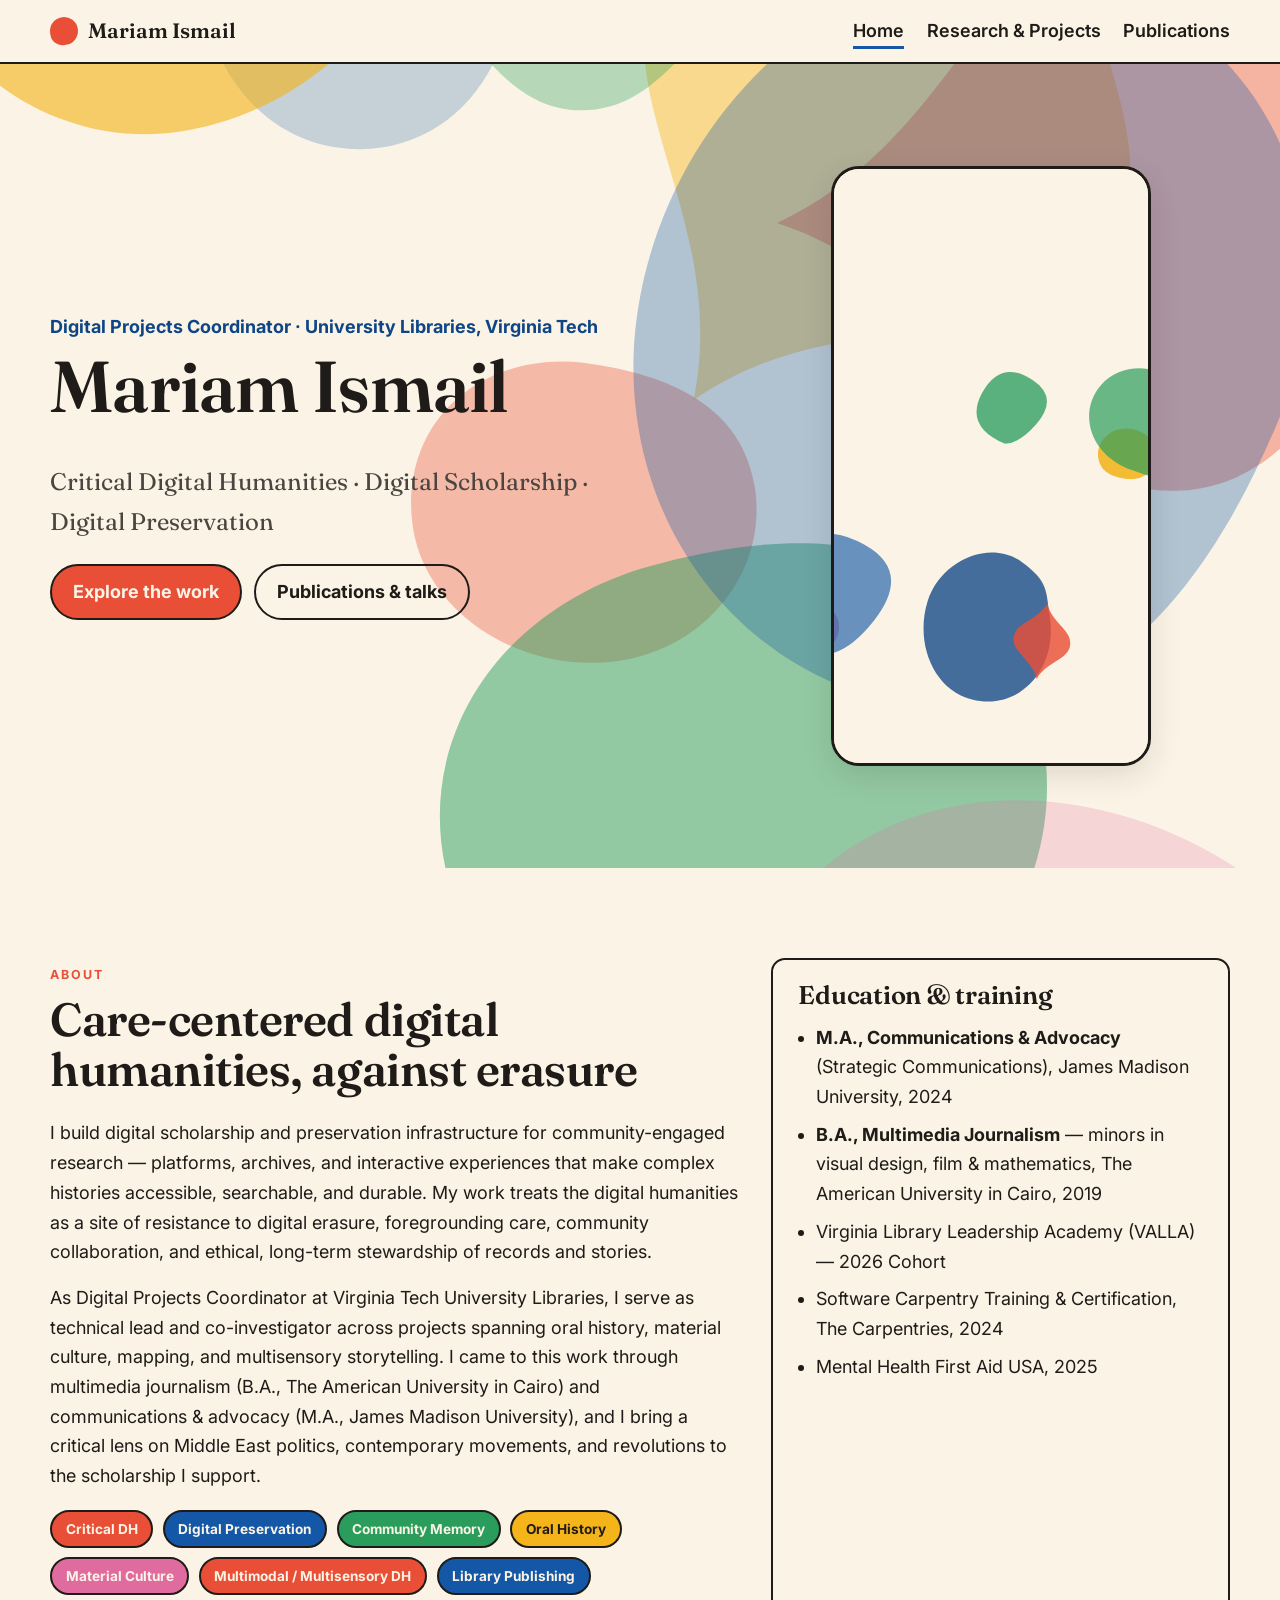
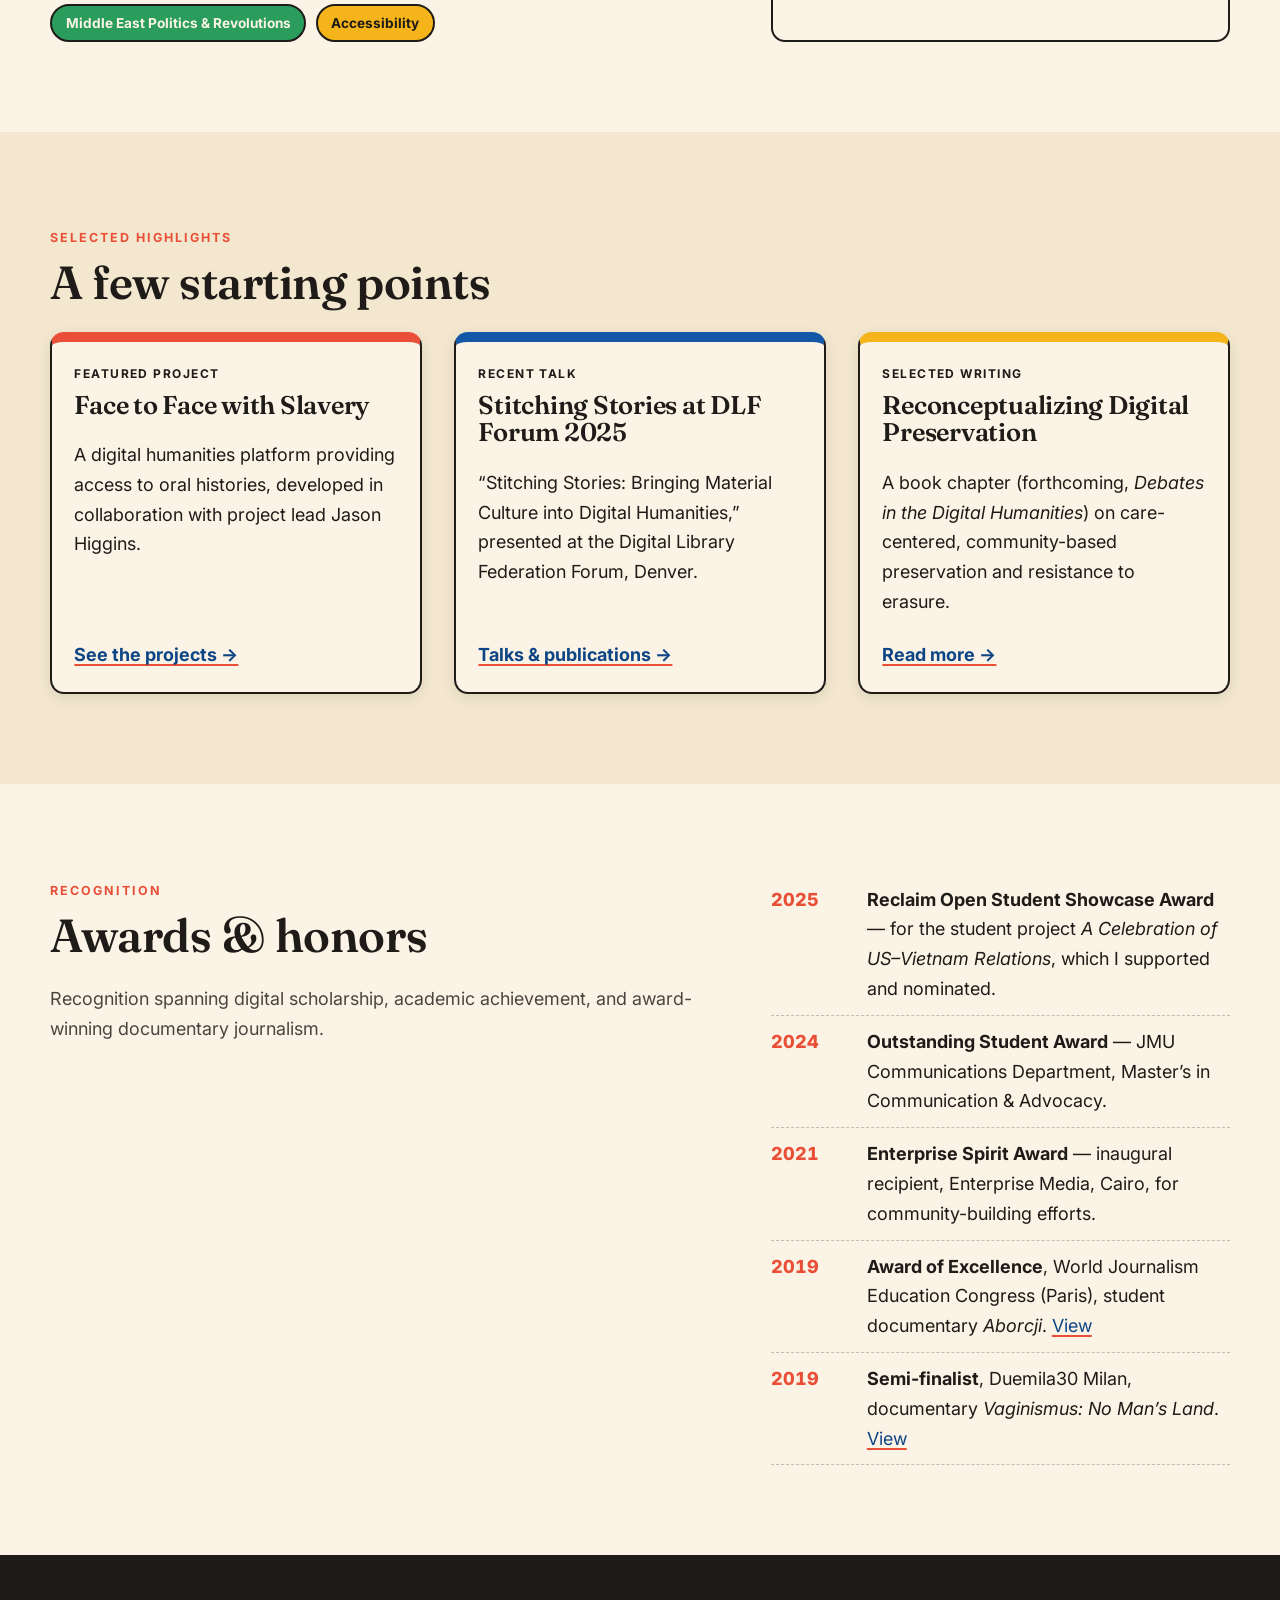
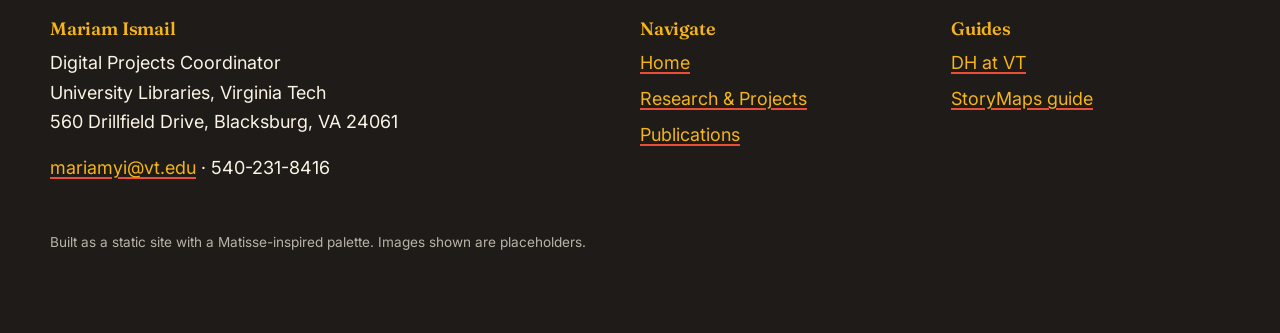
==== index.html @ 17a70177 "Fix project card placeholders, theme filter, and About chip colors - Regenerate placeholder SVGs as " ====
<!DOCTYPE html>
<html lang="en">
<head>
  <meta charset="UTF-8" />
  <meta name="viewport" content="width=device-width, initial-scale=1.0" />
  <title>Mariam Ismail — Critical Digital Humanities, Scholarship & Preservation</title>
  <meta name="description" content="Mariam Ismail is a Digital Projects Coordinator at Virginia Tech University Libraries working in critical digital humanities, digital scholarship, and community-centered digital preservation." />
  <meta property="og:title" content="Mariam Ismail — Critical Digital Humanities" />
  <meta property="og:description" content="Digital Projects Coordinator at Virginia Tech University Libraries. Critical DH, digital scholarship, and care-centered digital preservation." />
  <meta property="og:type" content="website" />
  <meta property="og:image" content="assets/images/og-cover.svg" />
  <link rel="icon" href="assets/images/favicon.svg" type="image/svg+xml" />
  <link rel="preconnect" href="https://fonts.googleapis.com" />
  <link rel="preconnect" href="https://fonts.gstatic.com" crossorigin />
  <link href="https://fonts.googleapis.com/css2?family=Fraunces:opsz,wght@9..144,500;9..144,600;9..144,700&family=Inter:wght@400;600;700;800&display=swap" rel="stylesheet" />
  <link rel="stylesheet" href="css/styles.css" />
</head>
<body>
  <a class="skip-link" href="#main">Skip to content</a>

  <!-- ===== Header / nav ===== -->
  <header class="site-header">
    <div class="container">
      <nav class="nav" aria-label="Primary">
        <a class="brand" href="index.html">
          <span class="brand__mark" aria-hidden="true"></span>
          Mariam Ismail
        </a>
        <button class="nav__toggle" aria-expanded="false" aria-controls="nav-menu" aria-label="Toggle navigation menu">
          <span></span><span></span><span></span>
        </button>
        <ul class="nav__menu" id="nav-menu">
          <li><a href="index.html" aria-current="page">Home</a></li>
          <li><a href="research.html">Research &amp; Projects</a></li>
          <li><a href="publications.html">Publications</a></li>
        </ul>
      </nav>
    </div>
  </header>

  <main id="main">
    <!-- ===== Hero ===== -->
    <section class="hero">
      <svg class="hero__bg" id="hero-bg" viewBox="0 0 100 100" preserveAspectRatio="xMidYMid slice" aria-hidden="true"></svg>
      <div class="container hero__grid">
        <div>
          <p class="hero__role">Digital Projects Coordinator · University Libraries, Virginia Tech</p>
          <h1>Mariam Ismail</h1>
          <p class="hero__tagline">Critical Digital Humanities · Digital Scholarship · Digital Preservation</p>
          <div class="hero__cta">
            <a class="btn btn--coral" href="research.html">Explore the work</a>
            <a class="btn btn--ghost" href="publications.html">Publications &amp; talks</a>
          </div>
        </div>
        <img class="hero__portrait" src="assets/images/portrait.svg" width="480" height="600"
             alt="Portrait placeholder for Mariam Ismail in a Matisse-inspired cut-out style." />
      </div>
    </section>

    <!-- ===== About ===== -->
    <section class="section" aria-labelledby="about-h">
      <div class="container split">
        <div>
          <p class="eyebrow">About</p>
          <h2 id="about-h">Care-centered digital humanities, against erasure</h2>
          <p>I build digital scholarship and preservation infrastructure for community-engaged
            research — platforms, archives, and interactive experiences that make complex
            histories accessible, searchable, and durable. My work treats the digital humanities
            as a site of resistance to digital erasure, foregrounding care, community
            collaboration, and ethical, long-term stewardship of records and stories.</p>
          <p>As Digital Projects Coordinator at Virginia Tech University Libraries, I serve as
            technical lead and co-investigator across projects spanning oral history, material
            culture, mapping, and multisensory storytelling. I came to this work through
            multimedia journalism (B.A., The American University in Cairo) and communications &amp;
            advocacy (M.A., James Madison University), and I bring a critical lens on Middle East
            politics, contemporary movements, and revolutions to the scholarship I support.</p>
          <ul class="chips" aria-label="Research interests">
            <li class="chip chip--coral">Critical DH</li>
            <li class="chip chip--cobalt">Digital Preservation</li>
            <li class="chip chip--leaf">Community Memory</li>
            <li class="chip chip--gold">Oral History</li>
            <li class="chip chip--rose">Material Culture</li>
            <li class="chip chip--coral">Multimodal / Multisensory DH</li>
            <li class="chip chip--cobalt">Library Publishing</li>
            <li class="chip chip--leaf">Middle East Politics &amp; Revolutions</li>
            <li class="chip chip--gold">Accessibility</li>
          </ul>
        </div>

        <aside class="panel reveal" aria-labelledby="edu-h">
          <h3 id="edu-h">Education &amp; training</h3>
          <ul>
            <li><strong>M.A., Communications &amp; Advocacy</strong> (Strategic Communications),
              James Madison University, 2024</li>
            <li><strong>B.A., Multimedia Journalism</strong> — minors in visual design, film &amp;
              mathematics, The American University in Cairo, 2019</li>
            <li>Virginia Library Leadership Academy (VALLA) — 2026 Cohort</li>
            <li>Software Carpentry Training &amp; Certification, The Carpentries, 2024</li>
            <li>Mental Health First Aid USA, 2025</li>
          </ul>
        </aside>
      </div>
    </section>

    <!-- ===== Highlights ===== -->
    <section class="section section--tint" aria-labelledby="hi-h">
      <div class="container">
        <p class="eyebrow">Selected highlights</p>
        <h2 id="hi-h">A few starting points</h2>
        <div class="cards">
          <article class="card card--coral reveal">
            <span class="card__kicker">Featured project</span>
            <h3>Face to Face with Slavery</h3>
            <p>A digital humanities platform providing access to oral histories, developed in
              collaboration with project lead Jason Higgins.</p>
            <a class="card__link" href="research.html">See the projects →</a>
          </article>
          <article class="card card--cobalt reveal">
            <span class="card__kicker">Recent talk</span>
            <h3>Stitching Stories at DLF Forum 2025</h3>
            <p>“Stitching Stories: Bringing Material Culture into Digital Humanities,” presented
              at the Digital Library Federation Forum, Denver.</p>
            <a class="card__link" href="publications.html">Talks &amp; publications →</a>
          </article>
          <article class="card card--gold reveal">
            <span class="card__kicker">Selected writing</span>
            <h3>Reconceptualizing Digital Preservation</h3>
            <p>A book chapter (forthcoming, <em>Debates in the Digital Humanities</em>) on care-centered,
              community-based preservation and resistance to erasure.</p>
            <a class="card__link" href="publications.html">Read more →</a>
          </article>
        </div>
      </div>
    </section>

    <!-- ===== Awards ===== -->
    <section class="section" aria-labelledby="awards-h">
      <div class="container split">
        <div>
          <p class="eyebrow">Recognition</p>
          <h2 id="awards-h">Awards &amp; honors</h2>
          <p class="section__intro">Recognition spanning digital scholarship, academic
            achievement, and award-winning documentary journalism.</p>
        </div>
        <ul class="timeline reveal">
          <li><span class="year">2025</span>
            <span><strong>Reclaim Open Student Showcase Award</strong> — for the student project
              <em>A Celebration of US–Vietnam Relations</em>, which I supported and nominated.</span></li>
          <li><span class="year">2024</span>
            <span><strong>Outstanding Student Award</strong> — JMU Communications Department,
              Master’s in Communication &amp; Advocacy.</span></li>
          <li><span class="year">2021</span>
            <span><strong>Enterprise Spirit Award</strong> — inaugural recipient, Enterprise Media,
              Cairo, for community-building efforts.</span></li>
          <li><span class="year">2019</span>
            <span><strong>Award of Excellence</strong>, World Journalism Education Congress (Paris),
              student documentary <em>Aborcji</em>.
              <a href="https://www.behance.net/gallery/75248241/ABORCJI-(Abortion-in-Poland)" target="_blank" rel="noopener">View</a></span></li>
          <li><span class="year">2019</span>
            <span><strong>Semi-finalist</strong>, Duemila30 Milan, documentary
              <em>Vaginismus: No Man’s Land</em>.
              <a href="https://www.behance.net/gallery/91202139/Vaginismus-No-Mans-Land" target="_blank" rel="noopener">View</a></span></li>
        </ul>
      </div>
    </section>
  </main>

  <!-- ===== Footer ===== -->
  <footer class="site-footer">
    <div class="container footer-grid">
      <div>
        <h4>Mariam Ismail</h4>
        <p>Digital Projects Coordinator<br />University Libraries, Virginia Tech<br />
          560 Drillfield Drive, Blacksburg, VA 24061</p>
        <p><a href="mailto:mariamyi@vt.edu">mariamyi@vt.edu</a> · 540-231-8416</p>
      </div>
      <div>
        <h4>Navigate</h4>
        <ul>
          <li><a href="index.html">Home</a></li>
          <li><a href="research.html">Research &amp; Projects</a></li>
          <li><a href="publications.html">Publications</a></li>
        </ul>
      </div>
      <div>
        <h4>Guides</h4>
        <ul>
          <li><a href="https://guides.lib.vt.edu/dh" target="_blank" rel="noopener">DH at VT</a></li>
          <li><a href="https://guides.lib.vt.edu/digitalstorytellingstorymaps" target="_blank" rel="noopener">StoryMaps guide</a></li>
        </ul>
      </div>
    </div>
    <div class="container">
      <p class="footer-note">Built as a static site with a Matisse-inspired palette. Images shown are placeholders.</p>
    </div>
  </footer>

  <script src="js/graphics.js" defer></script>
  <script src="js/main.js" defer></script>
</body>
</html>
---- css/styles.css ----
/* =========================================================================
   Mariam Ismail — Academic Portfolio
   Matisse-inspired (papiers découpés): flat bold color on warm paper.
   Plain CSS, mobile-first, no framework.
   ========================================================================= */

/* ---- Design tokens ---------------------------------------------------- */
:root {
  /* Matisse cut-out palette */
  --cream: #fbf4e6;
  --cream-deep: #f3e8cf;
  --cobalt: #1357a6;
  --cobalt-deep: #0e4585;
  --coral: #e94f37;
  --gold: #f4b41a;
  --leaf: #2a9d5c;
  --rose: #e06c9f;
  --ink: #1e1b18;
  --ink-soft: #4a4540;

  /* Typography */
  --font-display: "Fraunces", Georgia, "Times New Roman", serif;
  --font-body: "Inter", system-ui, -apple-system, "Segoe UI", Roboto, sans-serif;

  /* Spacing & layout */
  --maxw: 1180px;
  --gap: clamp(1rem, 2.5vw, 2rem);
  --radius: 14px;
  --radius-lg: 28px;
  --shadow: 0 10px 30px rgba(30, 27, 24, 0.12);
  --shadow-sm: 0 4px 14px rgba(30, 27, 24, 0.1);

  /* Theme accent colors (used by JS for constellation + tags) */
  --theme-critical: var(--coral);
  --theme-preservation: var(--cobalt);
  --theme-memory: var(--leaf);
  --theme-material: var(--rose);
  --theme-multimodal: var(--gold);
  --theme-publishing: var(--cobalt-deep);
}

/* ---- Reset / base ----------------------------------------------------- */
*,
*::before,
*::after { box-sizing: border-box; }

html { scroll-behavior: smooth; }

@media (prefers-reduced-motion: reduce) {
  html { scroll-behavior: auto; }
  *,
  *::before,
  *::after {
    animation-duration: 0.001ms !important;
    animation-iteration-count: 1 !important;
    transition-duration: 0.001ms !important;
  }
}

body {
  margin: 0;
  font-family: var(--font-body);
  color: var(--ink);
  background: var(--cream);
  line-height: 1.65;
  font-size: clamp(1rem, 0.95rem + 0.3vw, 1.125rem);
  -webkit-font-smoothing: antialiased;
}

h1, h2, h3, h4 {
  font-family: var(--font-display);
  line-height: 1.08;
  font-weight: 600;
  margin: 0 0 0.5em;
  letter-spacing: -0.01em;
}

h1 { font-size: clamp(2.4rem, 1.6rem + 4vw, 4.5rem); }
h2 { font-size: clamp(1.8rem, 1.3rem + 2.4vw, 2.9rem); }
h3 { font-size: clamp(1.25rem, 1.05rem + 1vw, 1.6rem); }

p { margin: 0 0 1rem; }

a {
  color: var(--cobalt-deep);
  text-decoration-color: var(--coral);
  text-underline-offset: 3px;
  text-decoration-thickness: 2px;
}
a:hover { color: var(--coral); }

img { max-width: 100%; display: block; }

:focus-visible {
  outline: 3px solid var(--cobalt);
  outline-offset: 3px;
  border-radius: 4px;
}

.skip-link {
  position: absolute;
  left: -999px;
  top: 0;
  background: var(--ink);
  color: var(--cream);
  padding: 0.6rem 1rem;
  z-index: 200;
  border-radius: 0 0 var(--radius) 0;
}
.skip-link:focus { left: 0; }

.container {
  width: min(100% - 2.4rem, var(--maxw));
  margin-inline: auto;
}

.section { padding: clamp(3rem, 7vw, 6rem) 0; }
.section--tint { background: var(--cream-deep); }

.visually-hidden {
  position: absolute !important;
  width: 1px; height: 1px;
  padding: 0; margin: -1px;
  overflow: hidden; clip: rect(0 0 0 0);
  white-space: nowrap; border: 0;
}

/* ---- Eyebrow / section heading --------------------------------------- */
.eyebrow {
  display: inline-block;
  font-family: var(--font-body);
  font-weight: 700;
  letter-spacing: 0.16em;
  text-transform: uppercase;
  font-size: 0.78rem;
  color: var(--coral);
  margin-bottom: 0.6rem;
}

.section__intro { max-width: 60ch; color: var(--ink-soft); }

/* ---- Header / nav ----------------------------------------------------- */
.site-header {
  position: sticky;
  top: 0;
  z-index: 100;
  background: color-mix(in srgb, var(--cream) 88%, transparent);
  backdrop-filter: blur(8px);
  border-bottom: 2px solid var(--ink);
}

.nav {
  display: flex;
  align-items: center;
  justify-content: space-between;
  gap: 1rem;
  padding: 0.85rem 0;
}

.brand {
  font-family: var(--font-display);
  font-weight: 600;
  font-size: 1.3rem;
  color: var(--ink);
  text-decoration: none;
  display: inline-flex;
  align-items: center;
  gap: 0.6rem;
}
.brand:hover { color: var(--ink); }
.brand__mark {
  width: 28px; height: 28px;
  background: var(--coral);
  border-radius: 50% 50% 50% 12px;
  flex: none;
  rotate: -8deg;
}

.nav__toggle {
  display: inline-flex;
  flex-direction: column;
  gap: 5px;
  background: none;
  border: 0;
  cursor: pointer;
  padding: 0.5rem;
}
.nav__toggle span {
  width: 26px; height: 3px;
  background: var(--ink);
  border-radius: 3px;
  transition: transform 0.25s, opacity 0.25s;
}
.nav__toggle[aria-expanded="true"] span:nth-child(1) { transform: translateY(8px) rotate(45deg); }
.nav__toggle[aria-expanded="true"] span:nth-child(2) { opacity: 0; }
.nav__toggle[aria-expanded="true"] span:nth-child(3) { transform: translateY(-8px) rotate(-45deg); }

.nav__menu {
  list-style: none;
  margin: 0;
  padding: 0;
  display: flex;
  gap: 1.4rem;
}
.nav__menu a {
  text-decoration: none;
  color: var(--ink);
  font-weight: 600;
  padding: 0.3rem 0;
  border-bottom: 3px solid transparent;
}
.nav__menu a:hover { border-bottom-color: var(--coral); color: var(--ink); }
.nav__menu a[aria-current="page"] { border-bottom-color: var(--cobalt); }

@media (max-width: 720px) {
  .nav__menu {
    position: absolute;
    inset: 100% 0 auto 0;
    flex-direction: column;
    background: var(--cream);
    border-bottom: 2px solid var(--ink);
    padding: 1rem 1.2rem 1.4rem;
    gap: 0.4rem;
    transform: translateY(-12px);
    opacity: 0;
    pointer-events: none;
    transition: transform 0.22s ease, opacity 0.22s ease;
  }
  .nav__menu.is-open { transform: none; opacity: 1; pointer-events: auto; }
}
@media (min-width: 721px) {
  .nav__toggle { display: none; }
  .nav { position: relative; }
}

/* ---- Hero ------------------------------------------------------------- */
.hero {
  position: relative;
  overflow: hidden;
  padding: clamp(3rem, 8vw, 7rem) 0 clamp(3.5rem, 8vw, 7rem);
}
.hero__bg {
  position: absolute;
  inset: 0;
  width: 100%;
  height: 100%;
  z-index: 0;
}
.hero__grid {
  position: relative;
  z-index: 1;
  display: grid;
  gap: var(--gap);
  align-items: center;
  grid-template-columns: 1fr;
}
@media (min-width: 880px) {
  .hero__grid { grid-template-columns: 1.4fr 1fr; }
}
.hero__role {
  font-weight: 700;
  color: var(--cobalt-deep);
  margin-bottom: 0.4rem;
}
.hero__tagline {
  font-family: var(--font-display);
  font-size: clamp(1.1rem, 0.9rem + 1vw, 1.5rem);
  color: var(--ink-soft);
  max-width: 36ch;
}
.hero__cta {
  display: flex;
  flex-wrap: wrap;
  gap: 0.8rem;
  margin-top: 1.4rem;
}
.hero__portrait {
  justify-self: center;
  width: min(320px, 80%);
  aspect-ratio: 4 / 5;
  border-radius: var(--radius-lg);
  box-shadow: var(--shadow);
  border: 3px solid var(--ink);
  background: var(--cream-deep);
  object-fit: cover;
}

/* ---- Buttons ---------------------------------------------------------- */
.btn {
  display: inline-flex;
  align-items: center;
  gap: 0.5rem;
  font-weight: 700;
  text-decoration: none;
  padding: 0.7rem 1.3rem;
  border-radius: 999px;
  border: 2.5px solid var(--ink);
  background: var(--gold);
  color: var(--ink);
  cursor: pointer;
  transition: transform 0.15s ease, box-shadow 0.15s ease;
}
.btn:hover { transform: translateY(-2px); box-shadow: var(--shadow-sm); color: var(--ink); }
.btn--coral { background: var(--coral); color: var(--cream); }
.btn--cobalt { background: var(--cobalt); color: var(--cream); }
.btn--ghost { background: transparent; }

/* ---- Tag chips -------------------------------------------------------- */
.chips {
  list-style: none;
  margin: 1.2rem 0 0;
  padding: 0;
  display: flex;
  flex-wrap: wrap;
  gap: 0.6rem;
}
.chip {
  font-size: 0.85rem;
  font-weight: 700;
  padding: 0.35rem 0.85rem;
  border-radius: 999px;
  border: 2px solid var(--ink);
  background: var(--cream);
  color: var(--ink);
}
.chip--coral { background: var(--coral); color: var(--cream); }
.chip--cobalt { background: var(--cobalt); color: var(--cream); }
.chip--leaf { background: var(--leaf); color: var(--cream); }
.chip--gold { background: var(--gold); }
.chip--rose { background: var(--rose); color: var(--cream); }

/* ---- Highlight cards -------------------------------------------------- */
.cards {
  display: grid;
  gap: var(--gap);
  grid-template-columns: 1fr;
}
@media (min-width: 720px) { .cards { grid-template-columns: repeat(3, 1fr); } }

.card {
  background: var(--cream);
  border: 2.5px solid var(--ink);
  border-radius: var(--radius);
  padding: 1.4rem;
  box-shadow: var(--shadow-sm);
  display: flex;
  flex-direction: column;
  gap: 0.5rem;
}
.card__kicker {
  font-size: 0.75rem;
  font-weight: 700;
  text-transform: uppercase;
  letter-spacing: 0.12em;
}
.card--coral { border-top: 10px solid var(--coral); }
.card--cobalt { border-top: 10px solid var(--cobalt); }
.card--gold { border-top: 10px solid var(--gold); }
.card a.card__link { margin-top: auto; font-weight: 700; }

/* ---- Two-column about ------------------------------------------------- */
.split {
  display: grid;
  gap: var(--gap);
  grid-template-columns: 1fr;
}
@media (min-width: 880px) { .split { grid-template-columns: 1.5fr 1fr; } }

.panel {
  background: var(--cream);
  border: 2.5px solid var(--ink);
  border-radius: var(--radius);
  padding: 1.4rem 1.6rem;
}
.panel h3 { margin-top: 0; }
.panel ul { padding-left: 1.1rem; margin: 0; }
.panel li { margin-bottom: 0.5rem; }

/* ---- Awards / definition lists --------------------------------------- */
.timeline { list-style: none; margin: 0; padding: 0; }
.timeline li {
  display: grid;
  grid-template-columns: 5rem 1fr;
  gap: 1rem;
  padding: 0.7rem 0;
  border-bottom: 1px dashed rgba(30,27,24,.25);
}
.timeline .year { font-weight: 800; color: var(--coral); font-variant-numeric: tabular-nums; }
@media (max-width: 540px) {
  .timeline li { grid-template-columns: 1fr; gap: 0.2rem; }
}

/* ---- Research themes constellation ----------------------------------- */
.constellation-wrap {
  background: var(--cream);
  border: 2.5px solid var(--ink);
  border-radius: var(--radius-lg);
  padding: 0.5rem;
  box-shadow: var(--shadow-sm);
  margin-bottom: var(--gap);
}
.constellation { width: 100%; height: auto; display: block; touch-action: manipulation; }
.cz-node-hit { cursor: pointer; }
.cz-node-label { font-family: var(--font-body); font-weight: 700; font-size: 13px; fill: var(--ink); pointer-events: none; }
.cz-link { stroke: var(--ink); stroke-opacity: 0.22; stroke-width: 2; transition: stroke-opacity 0.2s; }
.cz-link.is-active { stroke-opacity: 0.85; }
.cz-node { transition: transform 0.2s; }
.cz-node-dot { stroke: var(--ink); stroke-width: 2.5; transition: r 0.2s; }
.cz-node[aria-pressed="true"] .cz-node-dot,
.cz-node:hover .cz-node-dot { filter: drop-shadow(0 4px 6px rgba(30,27,24,.3)); }

.filter-status { font-weight: 700; margin: 0 0 1rem; }
.filter-status button {
  margin-left: 0.5rem;
  border: 2px solid var(--ink);
  background: var(--cream);
  border-radius: 999px;
  padding: 0.1rem 0.7rem;
  cursor: pointer;
  font-weight: 700;
}

/* ---- Project gallery -------------------------------------------------- */
.gallery {
  display: grid;
  gap: var(--gap);
  grid-template-columns: 1fr;
}
@media (min-width: 620px) { .gallery { grid-template-columns: repeat(2, 1fr); } }
@media (min-width: 1000px) { .gallery { grid-template-columns: repeat(3, 1fr); } }

.project {
  display: flex;
  flex-direction: column;
  background: var(--cream);
  border: 2.5px solid var(--ink);
  border-radius: var(--radius);
  overflow: hidden;
  box-shadow: var(--shadow-sm);
  transition: transform 0.18s ease, box-shadow 0.18s ease, opacity 0.25s ease;
}
.project:hover { transform: translateY(-4px); box-shadow: var(--shadow); }
.project.is-dimmed { opacity: 0.25; filter: saturate(0.4); }
.project.is-hidden { display: none; }
.project__media {
  aspect-ratio: 16 / 10;
  width: 100%;
  object-fit: cover;
  border-bottom: 2.5px solid var(--ink);
  background: var(--cream-deep);
}
.project__body { padding: 1.1rem 1.2rem 1.3rem; display: flex; flex-direction: column; gap: 0.5rem; flex: 1; }
.project__meta { font-size: 0.8rem; font-weight: 700; color: var(--ink-soft); letter-spacing: 0.04em; }
.project__title { margin: 0; font-size: 1.25rem; }
.project__desc { margin: 0; color: var(--ink-soft); font-size: 0.96rem; }
.project__tags { display: flex; flex-wrap: wrap; gap: 0.35rem; margin-top: auto; padding-top: 0.6rem; }
.tag {
  font-size: 0.72rem;
  font-weight: 700;
  padding: 0.15rem 0.55rem;
  border-radius: 999px;
  border: 1.5px solid var(--ink);
  background: var(--cream);
}
.project__link { font-weight: 700; align-self: flex-start; }

/* ---- Grants ----------------------------------------------------------- */
.grants { display: grid; gap: var(--gap); grid-template-columns: 1fr; }
@media (min-width: 880px) { .grants { grid-template-columns: 1fr 1fr; } }
.grant-list { list-style: none; margin: 0; padding: 0; }
.grant-list li {
  padding: 0.9rem 0;
  border-bottom: 1px dashed rgba(30,27,24,.25);
}
.grant-list .grant__title { font-weight: 700; }
.grant-list .grant__meta { font-size: 0.85rem; color: var(--ink-soft); }
.badge {
  display: inline-block;
  font-size: 0.7rem;
  font-weight: 800;
  text-transform: uppercase;
  letter-spacing: 0.08em;
  padding: 0.15rem 0.55rem;
  border-radius: 6px;
  border: 2px solid var(--ink);
}
.badge--awarded { background: var(--leaf); color: var(--cream); }
.badge--proposed { background: var(--gold); }

/* ---- Publications ----------------------------------------------------- */
.filterbar {
  display: flex;
  flex-wrap: wrap;
  gap: 0.5rem;
  margin-bottom: 1.4rem;
}
.filterbar button {
  font-weight: 700;
  padding: 0.45rem 1rem;
  border-radius: 999px;
  border: 2.5px solid var(--ink);
  background: var(--cream);
  color: var(--ink);
  cursor: pointer;
  transition: transform 0.12s ease;
}
.filterbar button:hover { transform: translateY(-2px); }
.filterbar button[aria-pressed="true"] { background: var(--cobalt); color: var(--cream); }

.pub-list { list-style: none; margin: 0; padding: 0; display: grid; gap: 1rem; }
.pub {
  background: var(--cream);
  border: 2.5px solid var(--ink);
  border-left-width: 10px;
  border-radius: var(--radius);
  padding: 1.1rem 1.3rem;
  transition: opacity 0.25s ease, transform 0.25s ease;
}
.pub.is-hidden { display: none; }
.pub[data-type="article"] { border-left-color: var(--cobalt); }
.pub[data-type="toolkit"] { border-left-color: var(--leaf); }
.pub[data-type="talk"] { border-left-color: var(--coral); }
.pub[data-type="wip"] { border-left-color: var(--gold); }
.pub__type {
  font-size: 0.72rem;
  font-weight: 800;
  text-transform: uppercase;
  letter-spacing: 0.1em;
  color: var(--ink-soft);
}
.pub__title { font-family: var(--font-display); font-size: 1.15rem; margin: 0.2rem 0; }
.pub__venue { color: var(--ink-soft); font-size: 0.95rem; }
.pub__note { font-size: 0.85rem; color: var(--coral); font-weight: 700; }

.disclosure { margin-top: var(--gap); }
.disclosure summary {
  cursor: pointer;
  font-family: var(--font-display);
  font-size: 1.4rem;
  font-weight: 600;
  padding: 0.6rem 0;
}
.disclosure summary::marker { color: var(--coral); }

/* ---- Footer ----------------------------------------------------------- */
.site-footer {
  background: var(--ink);
  color: var(--cream);
  padding: clamp(2.5rem, 6vw, 4rem) 0;
}
.site-footer a { color: var(--gold); text-decoration-color: var(--coral); }
.site-footer a:hover { color: var(--coral); }
.footer-grid {
  display: grid;
  gap: var(--gap);
  grid-template-columns: 1fr;
}
@media (min-width: 720px) { .footer-grid { grid-template-columns: 2fr 1fr 1fr; } }
.site-footer h4 { color: var(--gold); margin-bottom: 0.6rem; }
.site-footer ul { list-style: none; margin: 0; padding: 0; }
.site-footer li { margin-bottom: 0.4rem; }
.footer-note { margin-top: 2rem; font-size: 0.85rem; color: rgba(251,244,230,.7); }

/* ---- Reveal on scroll ------------------------------------------------- */
.reveal {
  opacity: 0;
  transform: translateY(18px);
  transition: opacity 0.6s ease, transform 0.6s ease;
}
.reveal.is-visible { opacity: 1; transform: none; }
@media (prefers-reduced-motion: reduce) {
  .reveal { opacity: 1; transform: none; }
}
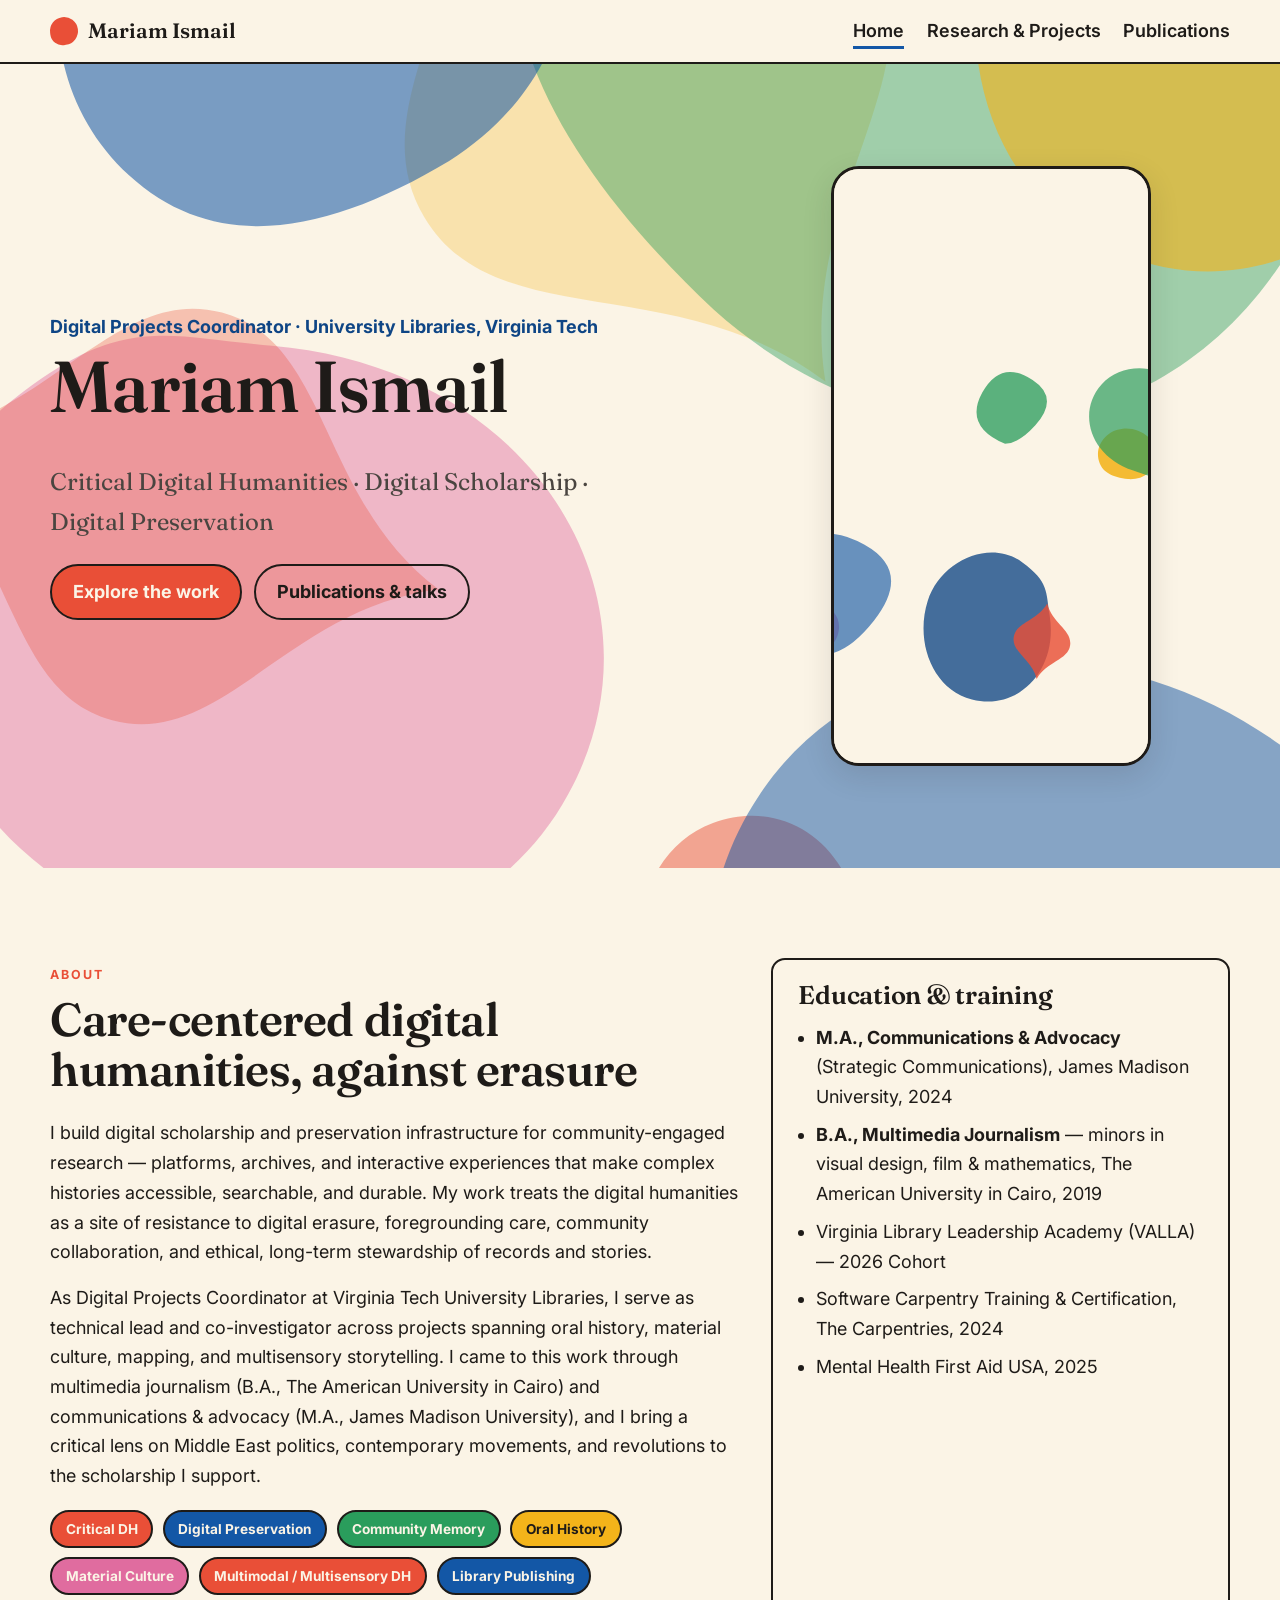
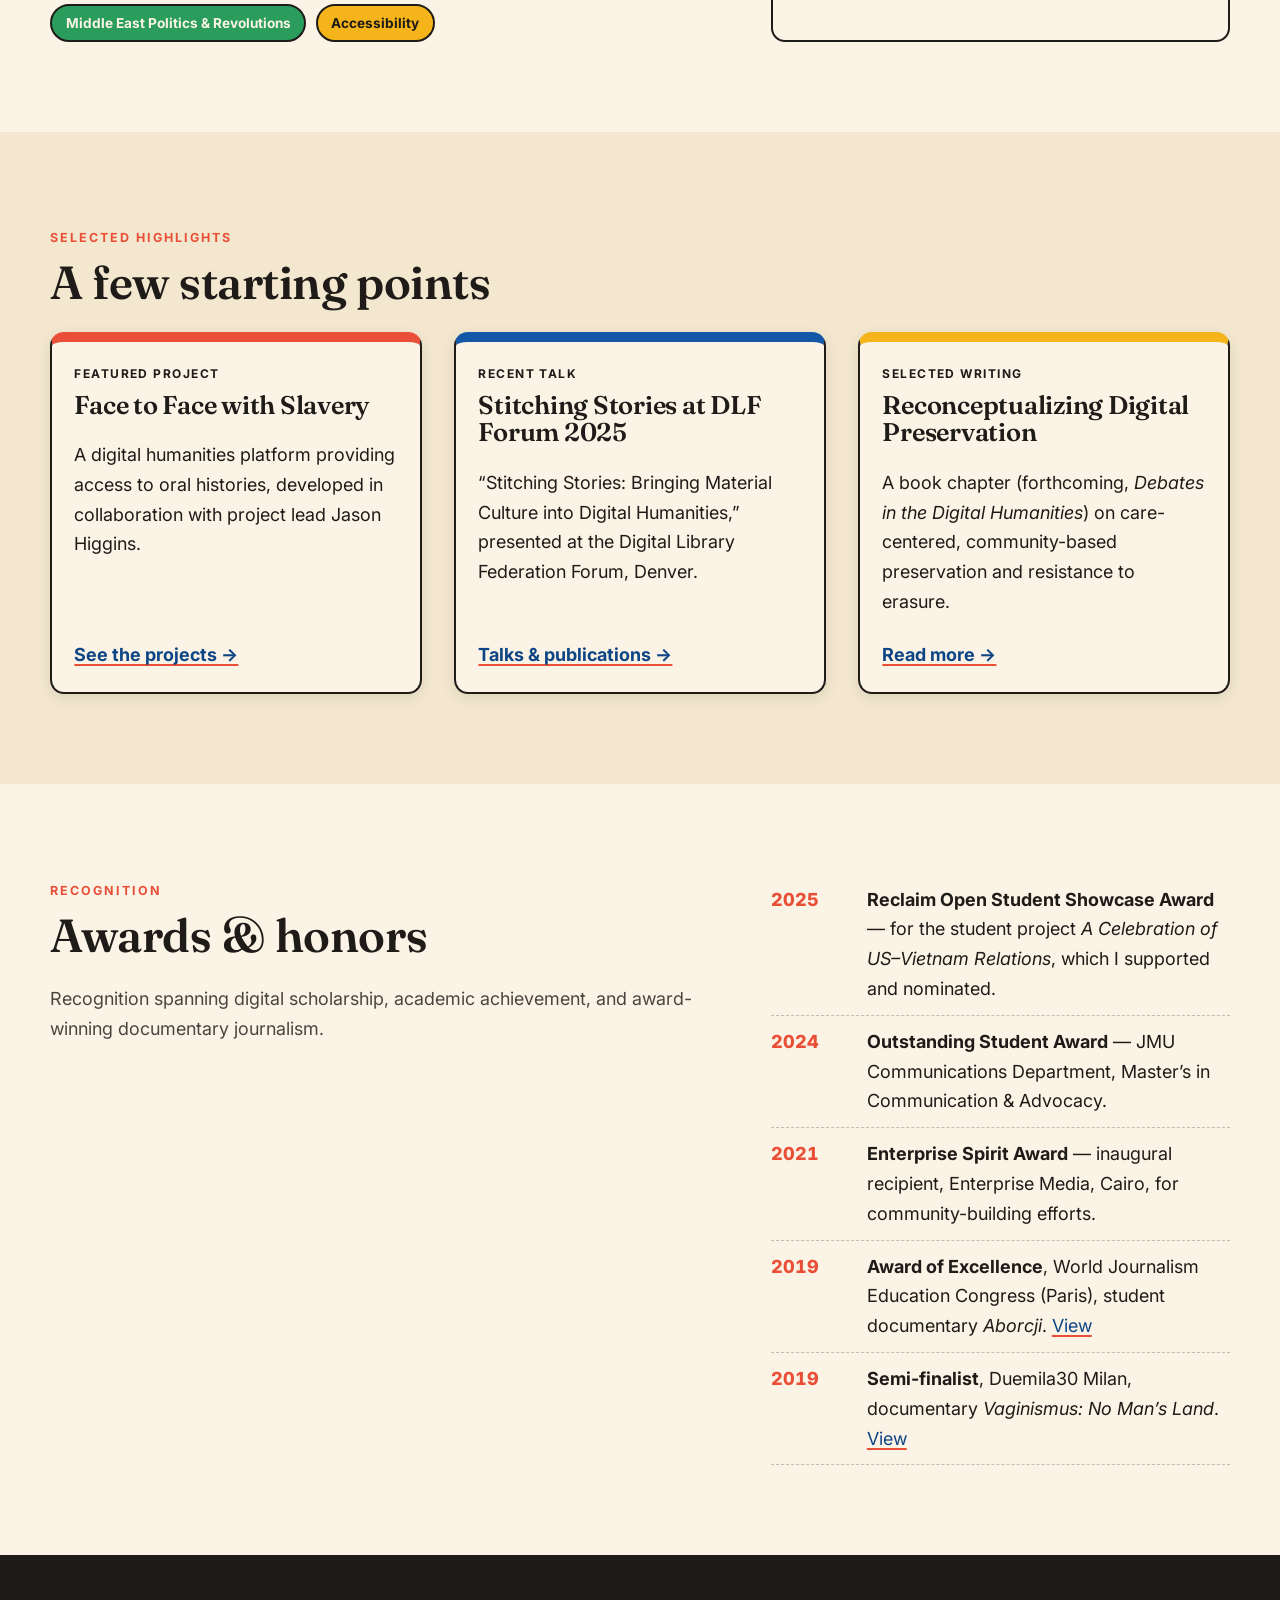
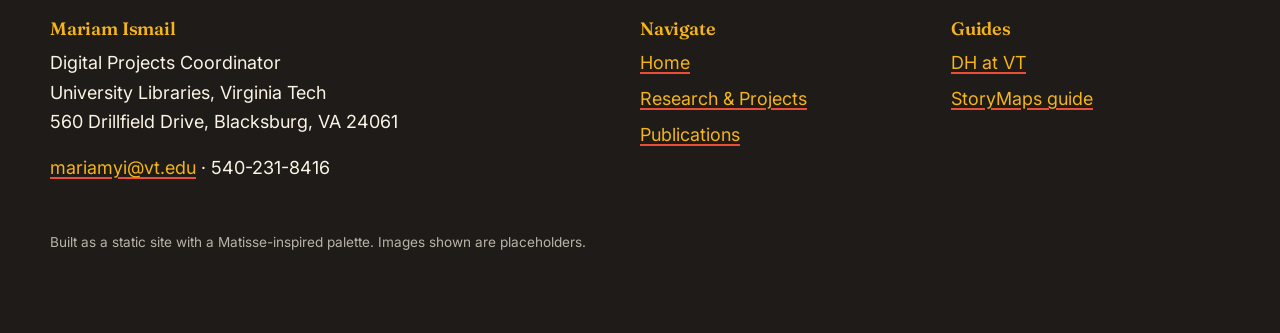
==== commit 35dcfb30: "Add cache-busting version query to CSS, JS, and image assets Forces browsers and the GitHub Pages CD" ====
--- a/index.html
+++ b/index.html
@@ -8,12 +8,12 @@
   <meta property="og:title" content="Mariam Ismail — Critical Digital Humanities" />
   <meta property="og:description" content="Digital Projects Coordinator at Virginia Tech University Libraries. Critical DH, digital scholarship, and care-centered digital preservation." />
   <meta property="og:type" content="website" />
-  <meta property="og:image" content="assets/images/og-cover.svg" />
-  <link rel="icon" href="assets/images/favicon.svg" type="image/svg+xml" />
+  <meta property="og:image" content="assets/images/og-cover.svg?v=3" />
+  <link rel="icon" href="assets/images/favicon.svg?v=3" type="image/svg+xml" />
   <link rel="preconnect" href="https://fonts.googleapis.com" />
   <link rel="preconnect" href="https://fonts.gstatic.com" crossorigin />
   <link href="https://fonts.googleapis.com/css2?family=Fraunces:opsz,wght@9..144,500;9..144,600;9..144,700&family=Inter:wght@400;600;700;800&display=swap" rel="stylesheet" />
-  <link rel="stylesheet" href="css/styles.css" />
+  <link rel="stylesheet" href="css/styles.css?v=3" />
 </head>
 <body>
   <a class="skip-link" href="#main">Skip to content</a>
@@ -52,7 +52,7 @@
             <a class="btn btn--ghost" href="publications.html">Publications &amp; talks</a>
           </div>
         </div>
-        <img class="hero__portrait" src="assets/images/portrait.svg" width="480" height="600"
+        <img class="hero__portrait" src="assets/images/portrait.svg?v=3" width="480" height="600"
              alt="Portrait placeholder for Mariam Ismail in a Matisse-inspired cut-out style." />
       </div>
     </section>
@@ -195,7 +195,7 @@
     </div>
   </footer>
 
-  <script src="js/graphics.js" defer></script>
-  <script src="js/main.js" defer></script>
+  <script src="js/graphics.js?v=3" defer></script>
+  <script src="js/main.js?v=3" defer></script>
 </body>
 </html>
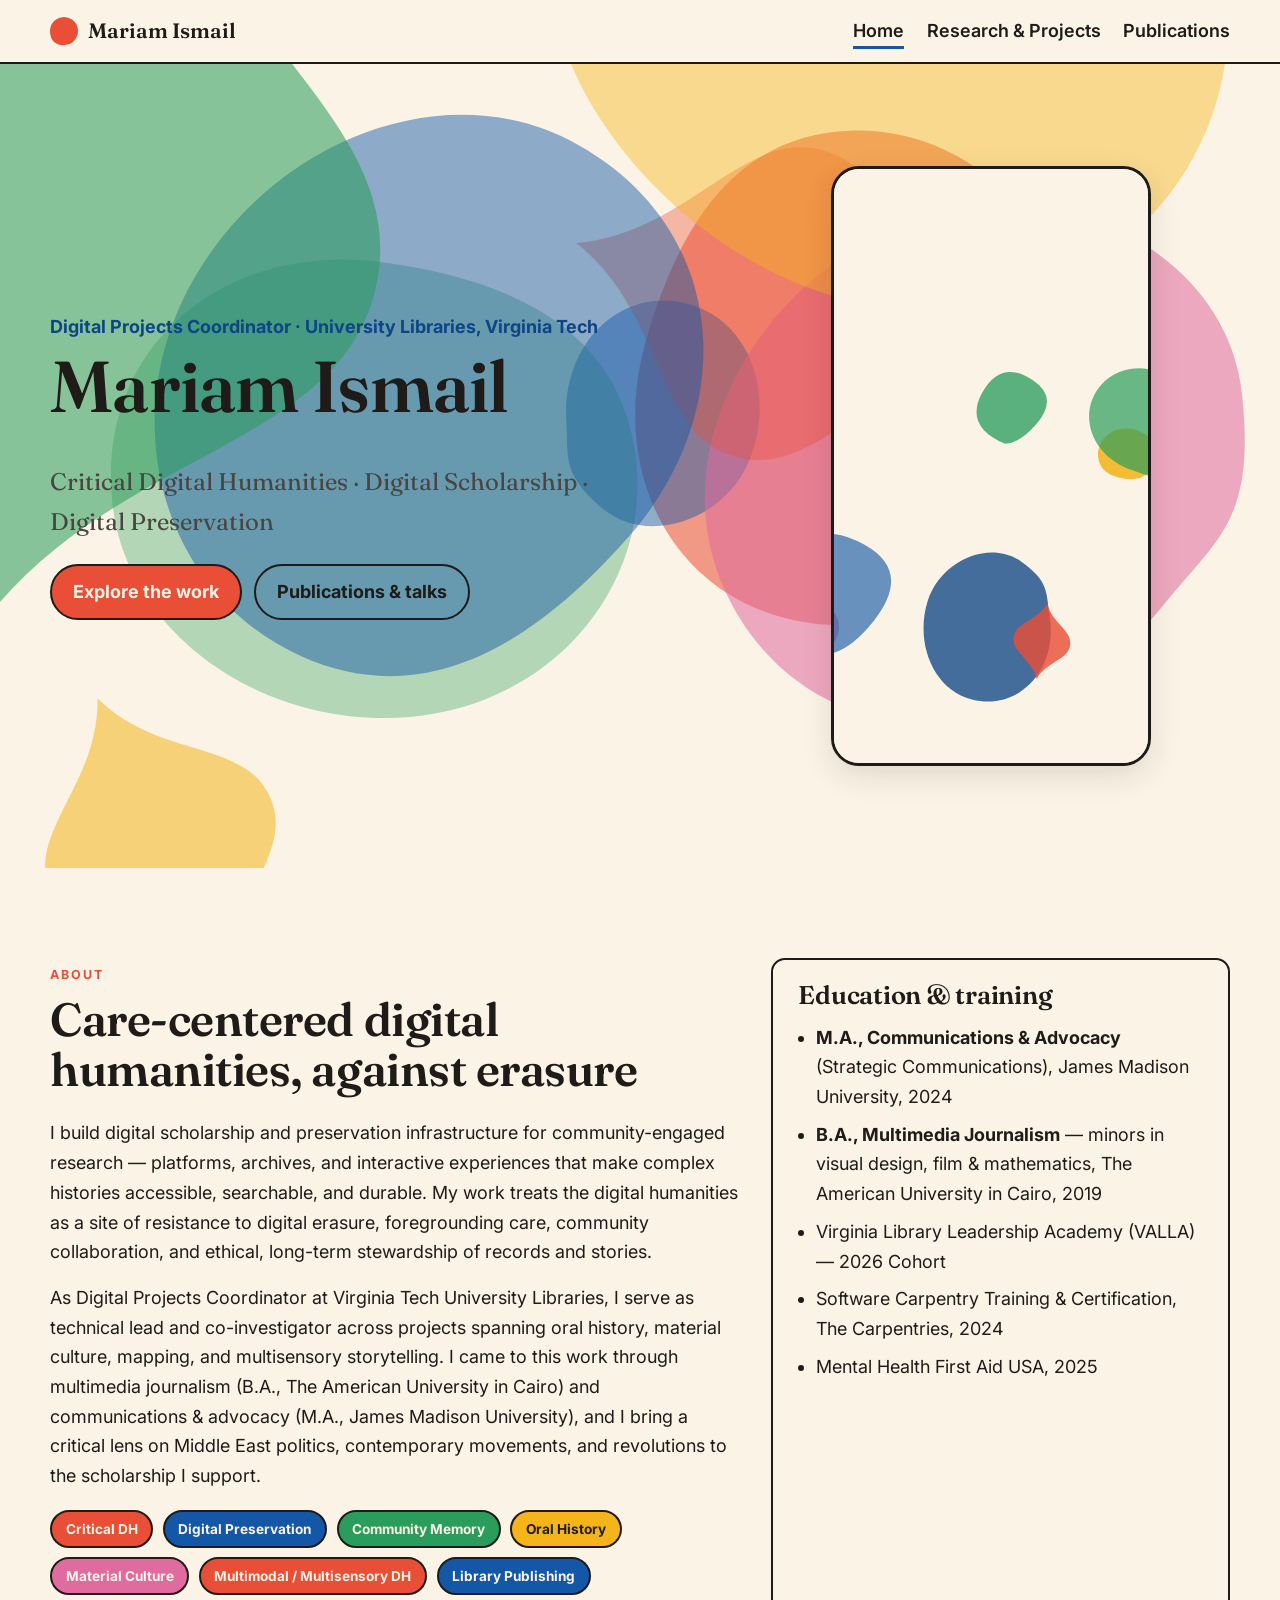
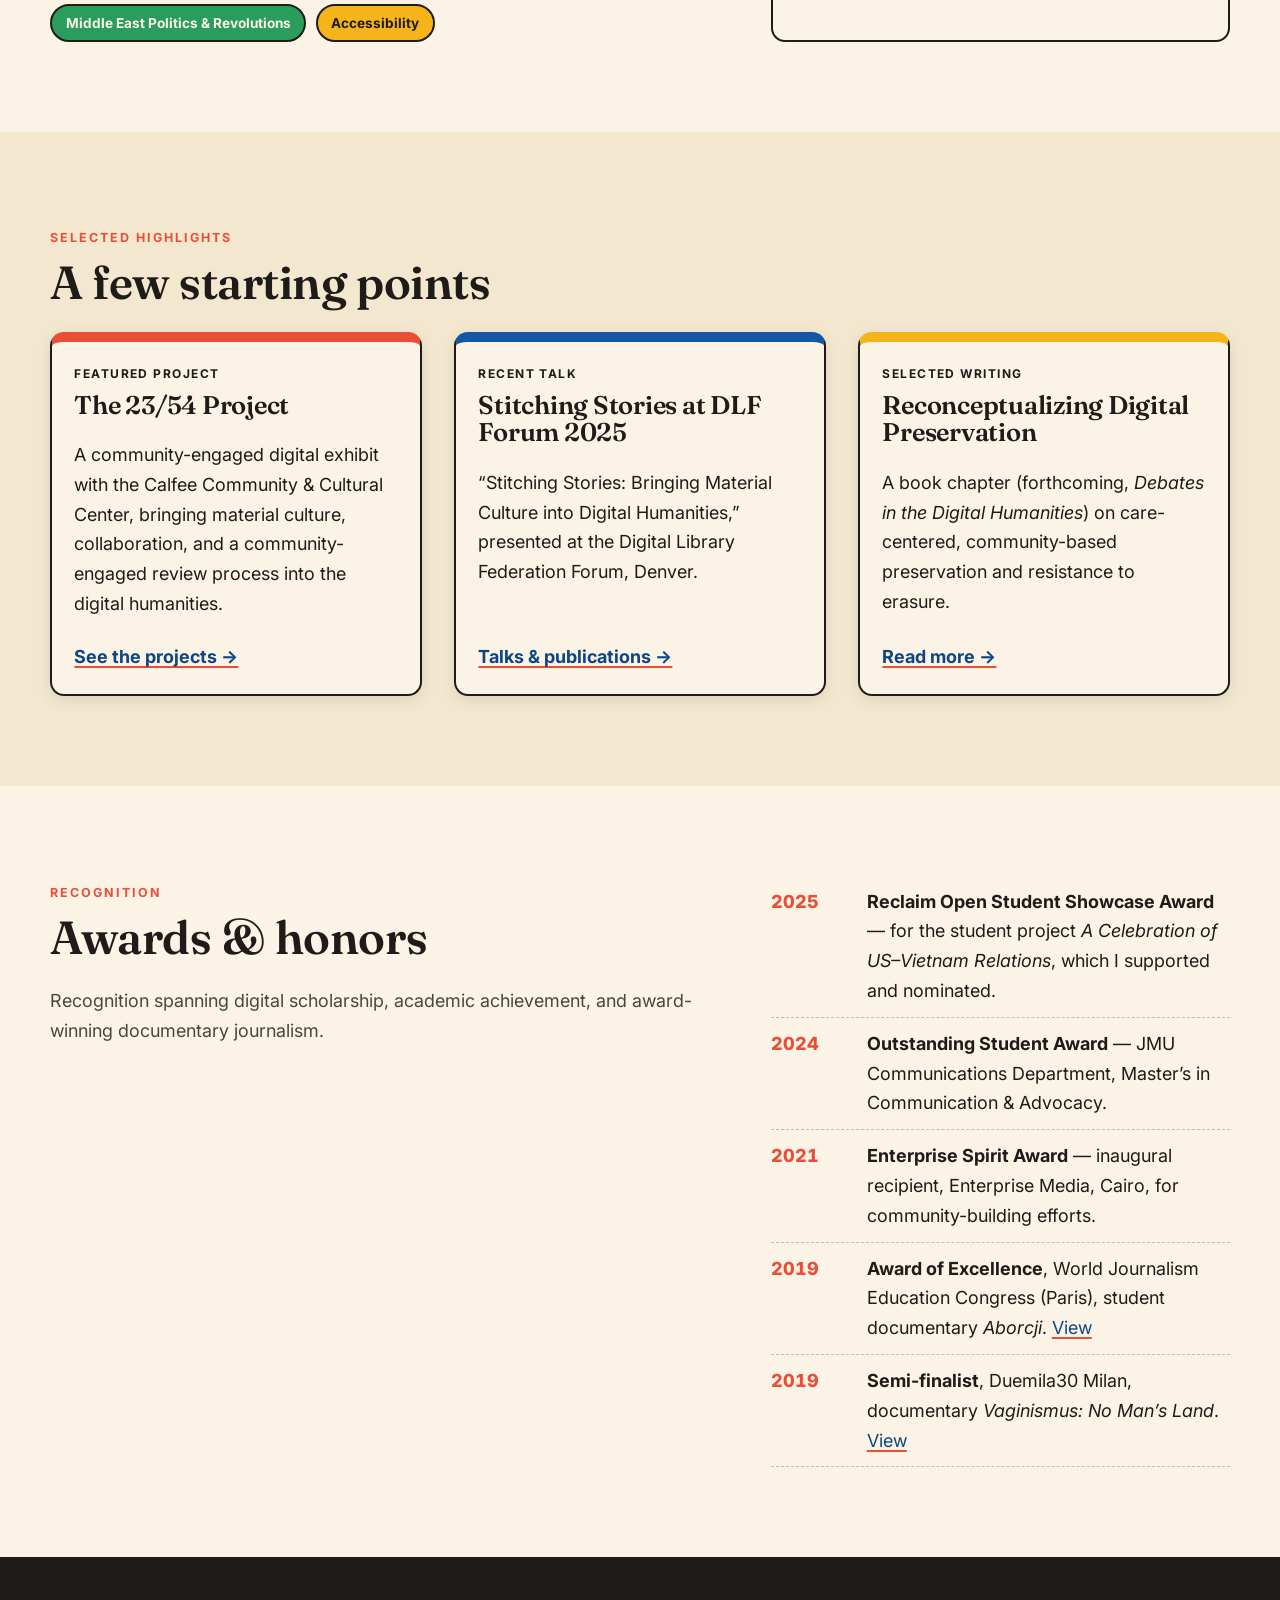
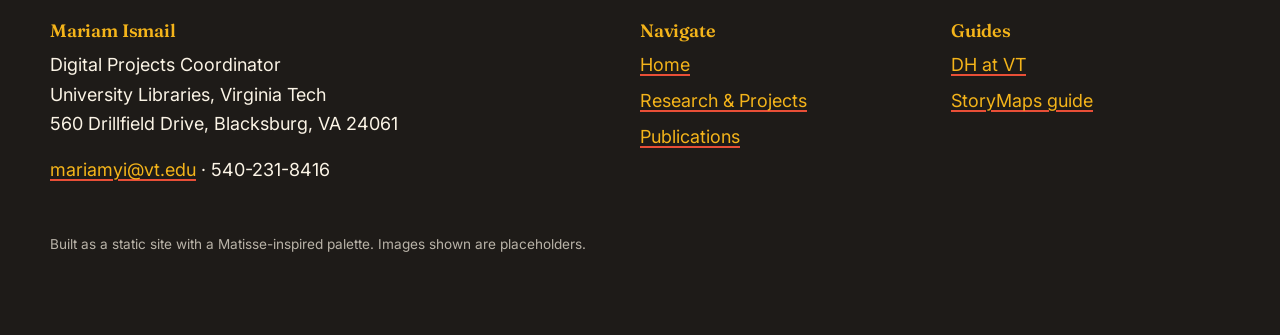
==== commit dc1d4096: "Reorder projects, set 23/54 as featured, remove Women's History Month - Homepage featured-project hi" ====
--- a/index.html
+++ b/index.html
@@ -110,9 +110,10 @@
         <div class="cards">
           <article class="card card--coral reveal">
             <span class="card__kicker">Featured project</span>
-            <h3>Face to Face with Slavery</h3>
-            <p>A digital humanities platform providing access to oral histories, developed in
-              collaboration with project lead Jason Higgins.</p>
+            <h3>The 23/54 Project</h3>
+            <p>A community-engaged digital exhibit with the Calfee Community &amp; Cultural Center,
+              bringing material culture, collaboration, and a community-engaged review process
+              into the digital humanities.</p>
             <a class="card__link" href="research.html">See the projects →</a>
           </article>
           <article class="card card--cobalt reveal">
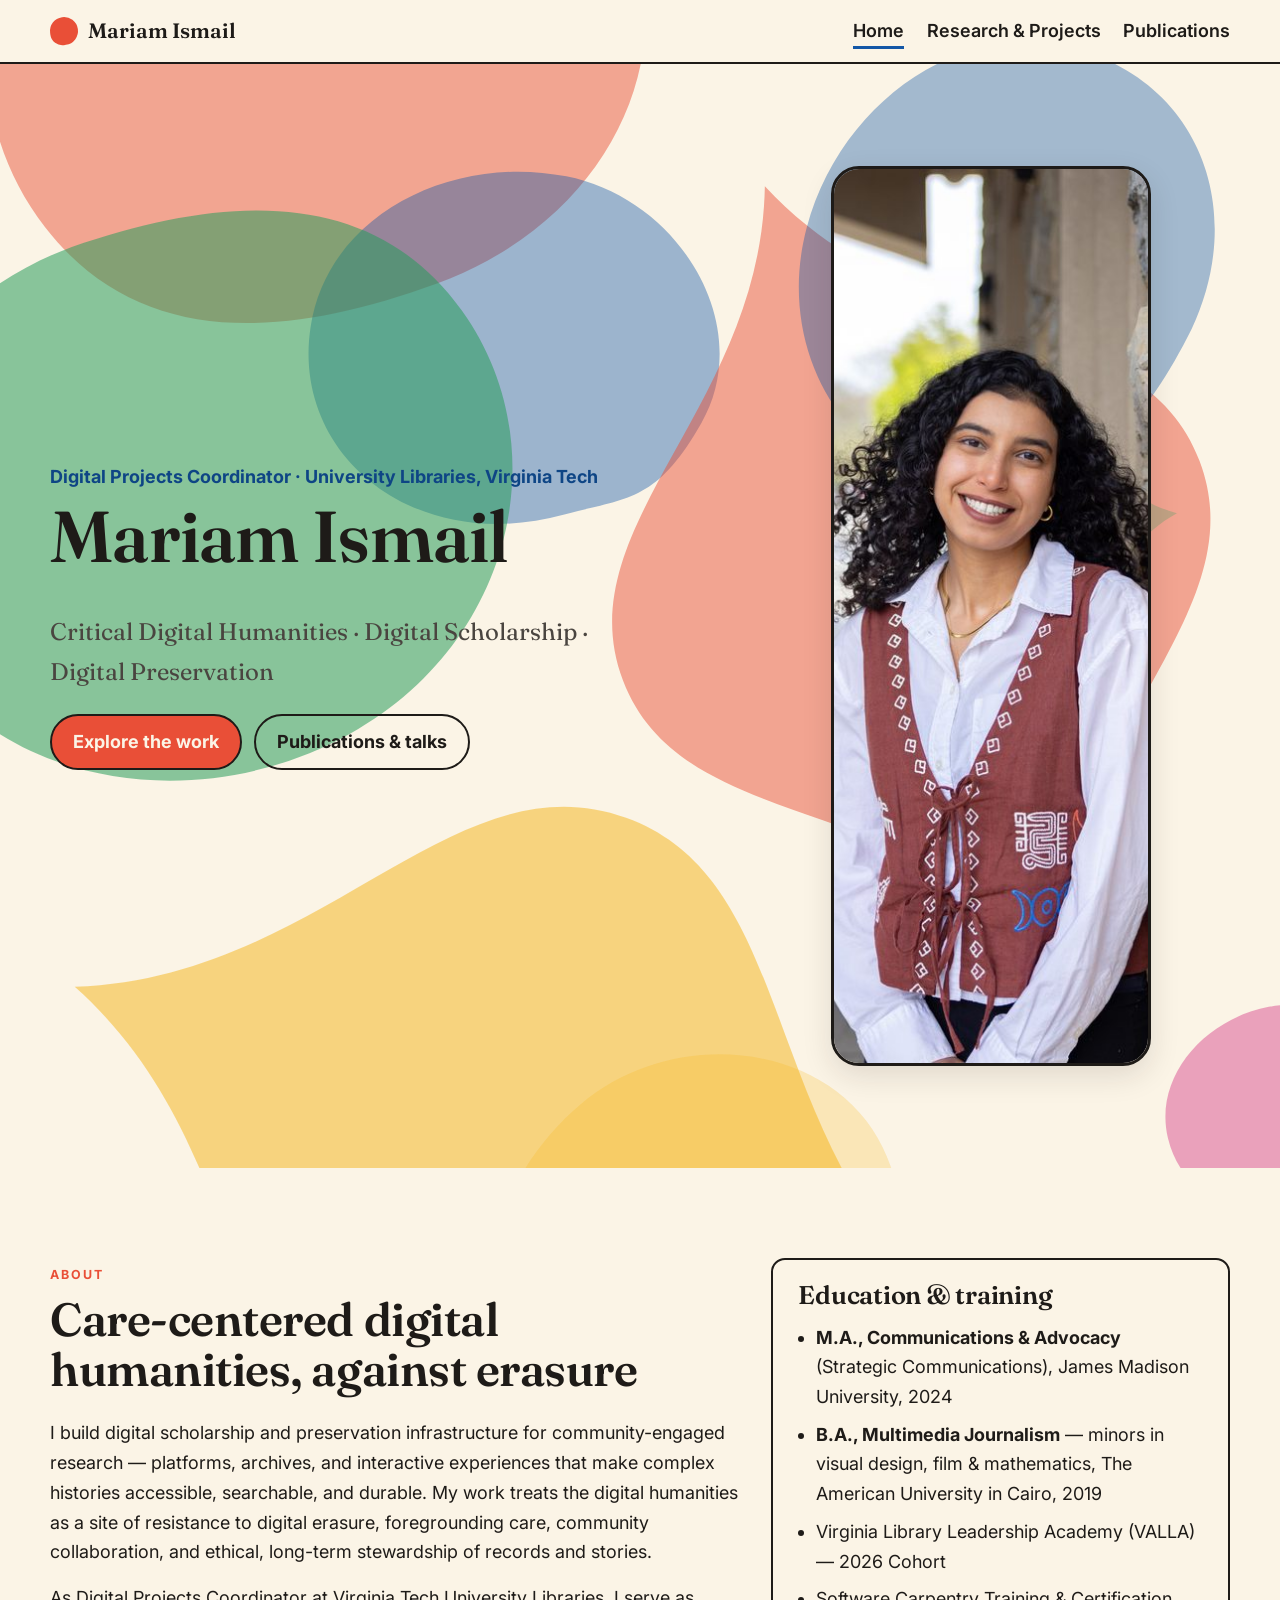
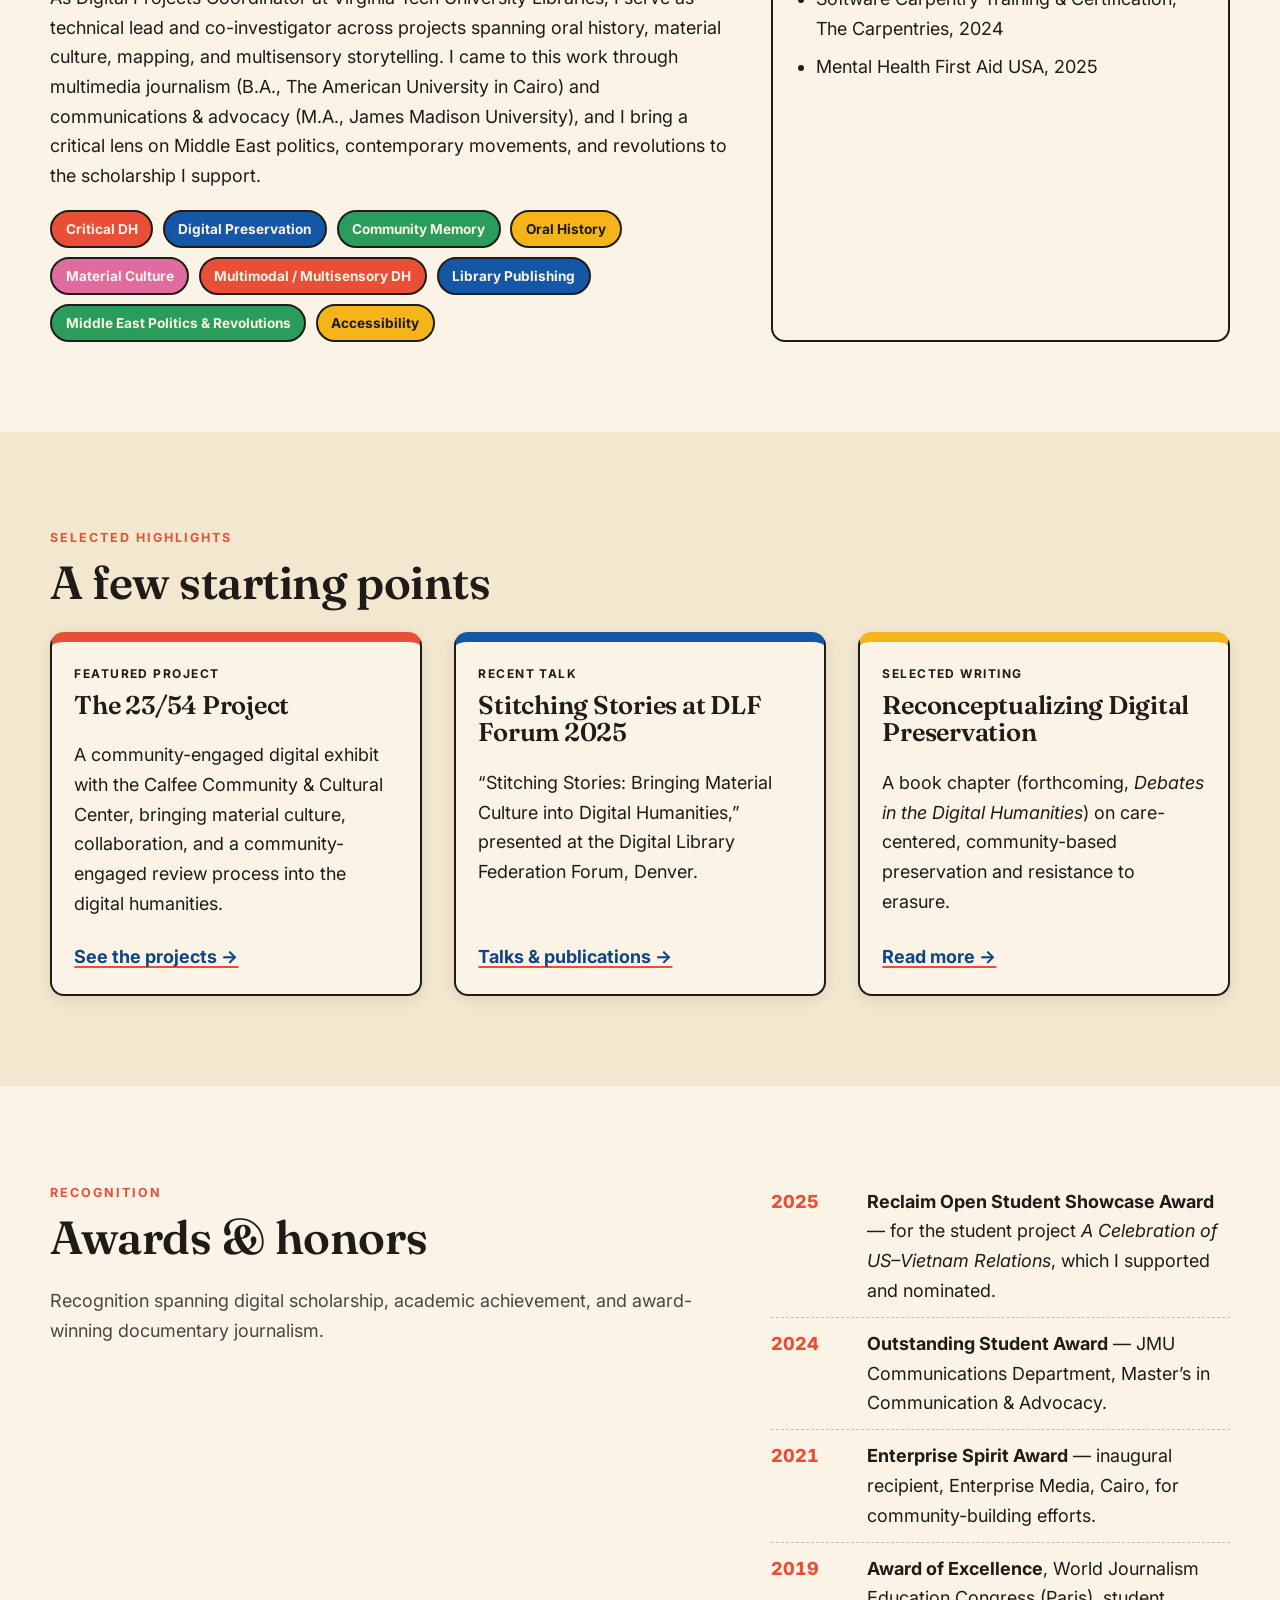
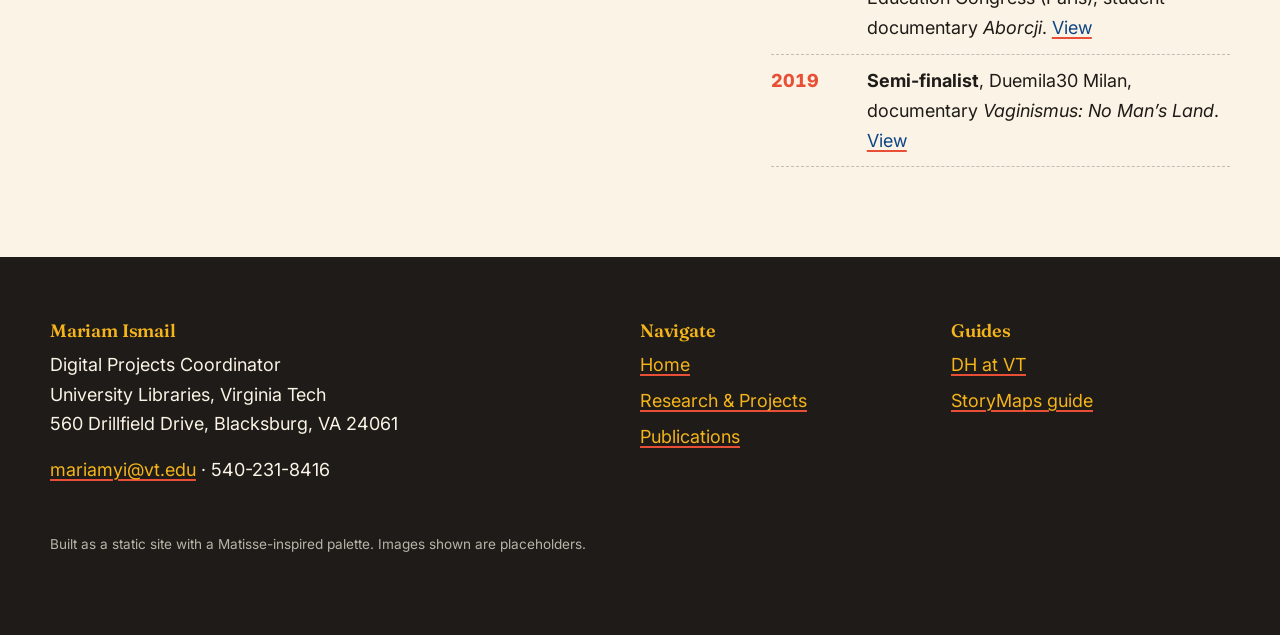
==== commit cded64d6: "Use optimized headshot for hero portrait Add a web-optimized 4:5 portrait (720x900, ~86KB) derived f" ====
--- a/index.html
+++ b/index.html
@@ -52,8 +52,8 @@
             <a class="btn btn--ghost" href="publications.html">Publications &amp; talks</a>
           </div>
         </div>
-        <img class="hero__portrait" src="assets/images/portrait.svg?v=3" width="480" height="600"
-             alt="Portrait placeholder for Mariam Ismail in a Matisse-inspired cut-out style." />
+        <img class="hero__portrait" src="assets/images/portrait.jpg?v=4" width="720" height="900"
+             alt="Mariam Ismail, smiling, leaning against a stone wall outdoors." />
       </div>
     </section>
 
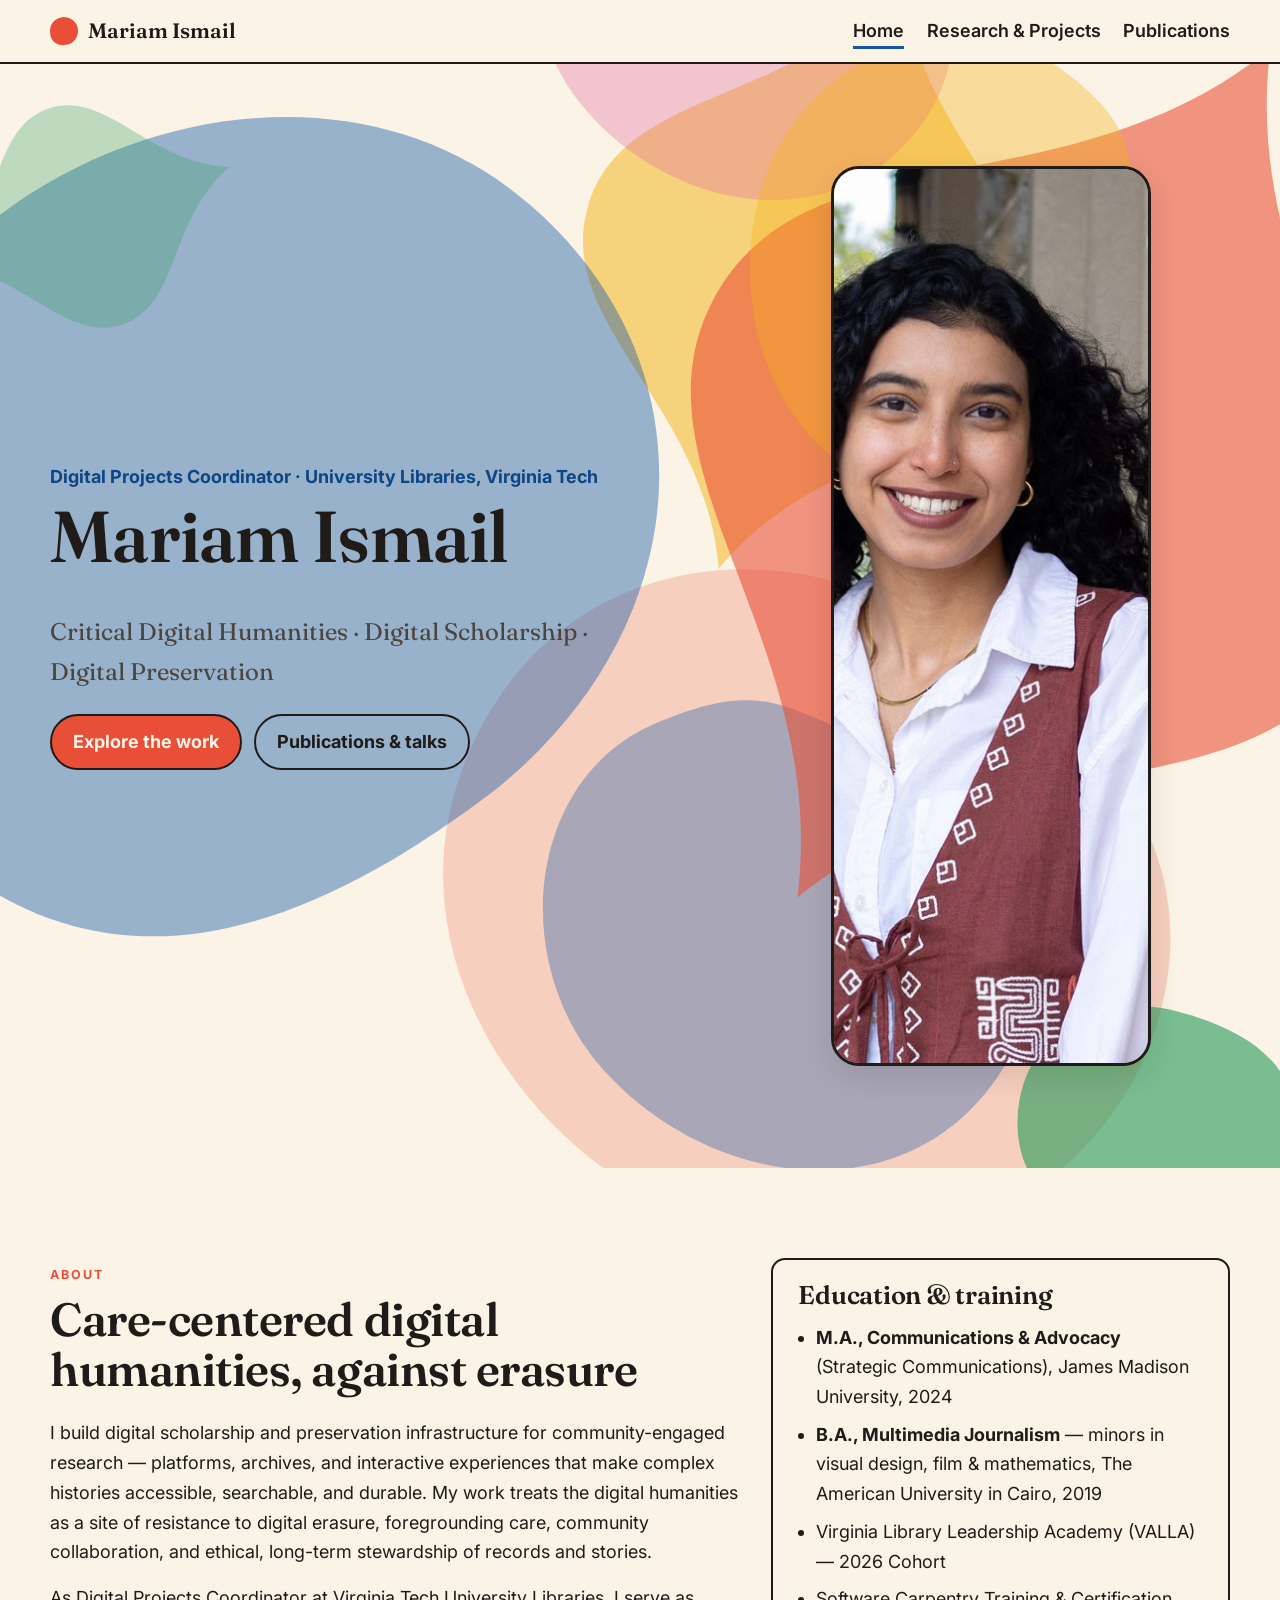
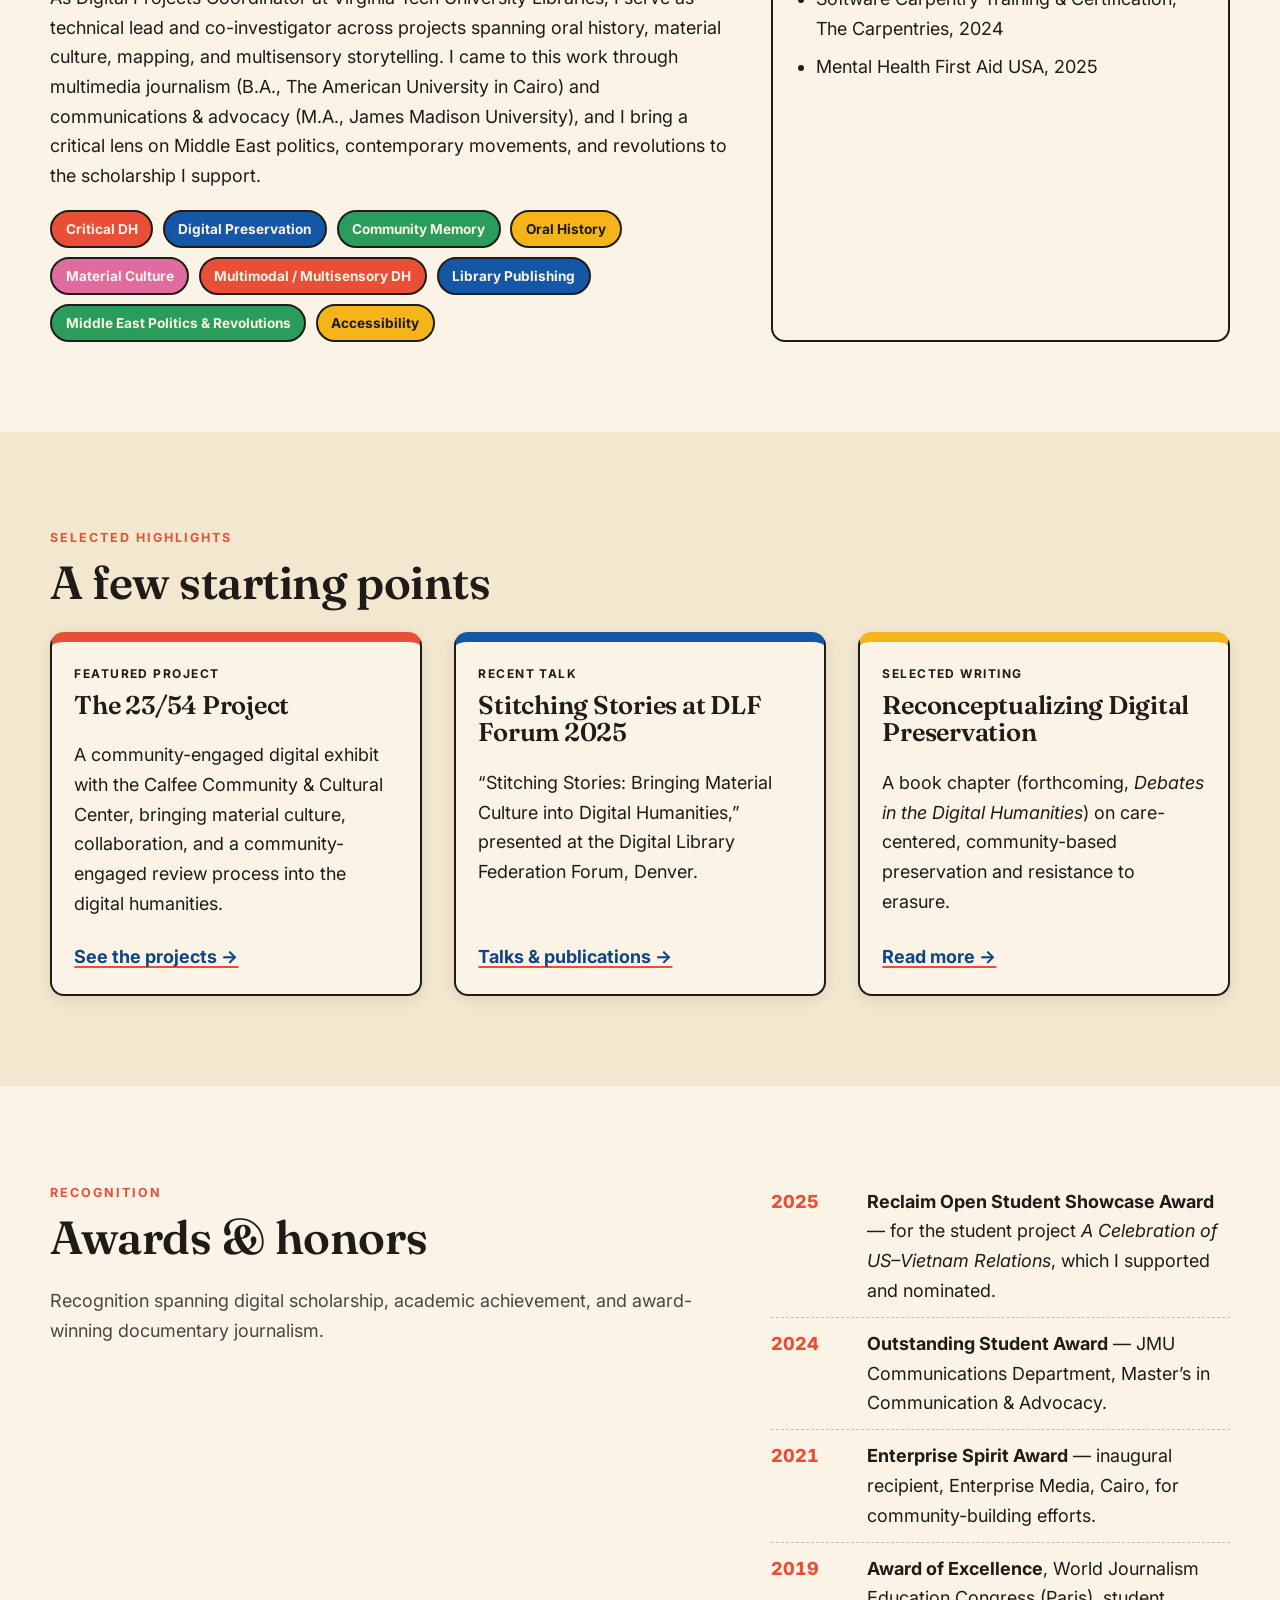
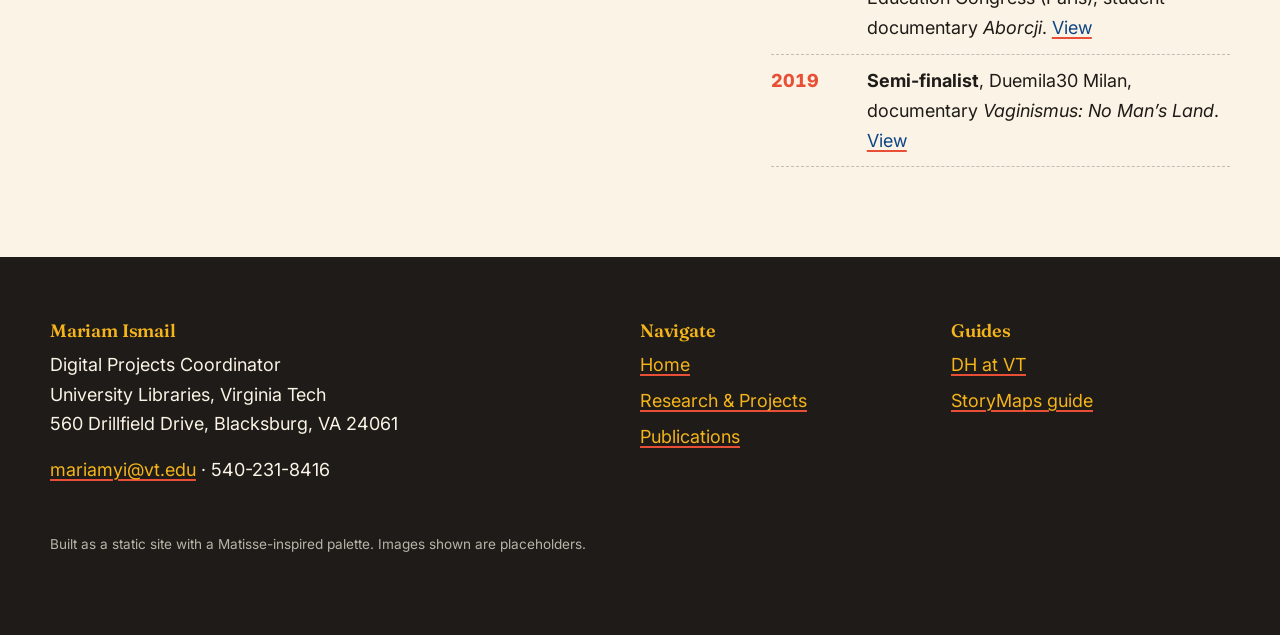
==== commit e02ee30a: "Swap hero portrait to new headshot and drop oversized original - Regenerate optimized 4:5 portrait.j" ====
--- a/index.html
+++ b/index.html
@@ -52,8 +52,8 @@
             <a class="btn btn--ghost" href="publications.html">Publications &amp; talks</a>
           </div>
         </div>
-        <img class="hero__portrait" src="assets/images/portrait.jpg?v=4" width="720" height="900"
-             alt="Mariam Ismail, smiling, leaning against a stone wall outdoors." />
+        <img class="hero__portrait" src="assets/images/portrait.jpg?v=5" width="720" height="900"
+             alt="Mariam Ismail." />
       </div>
     </section>
 
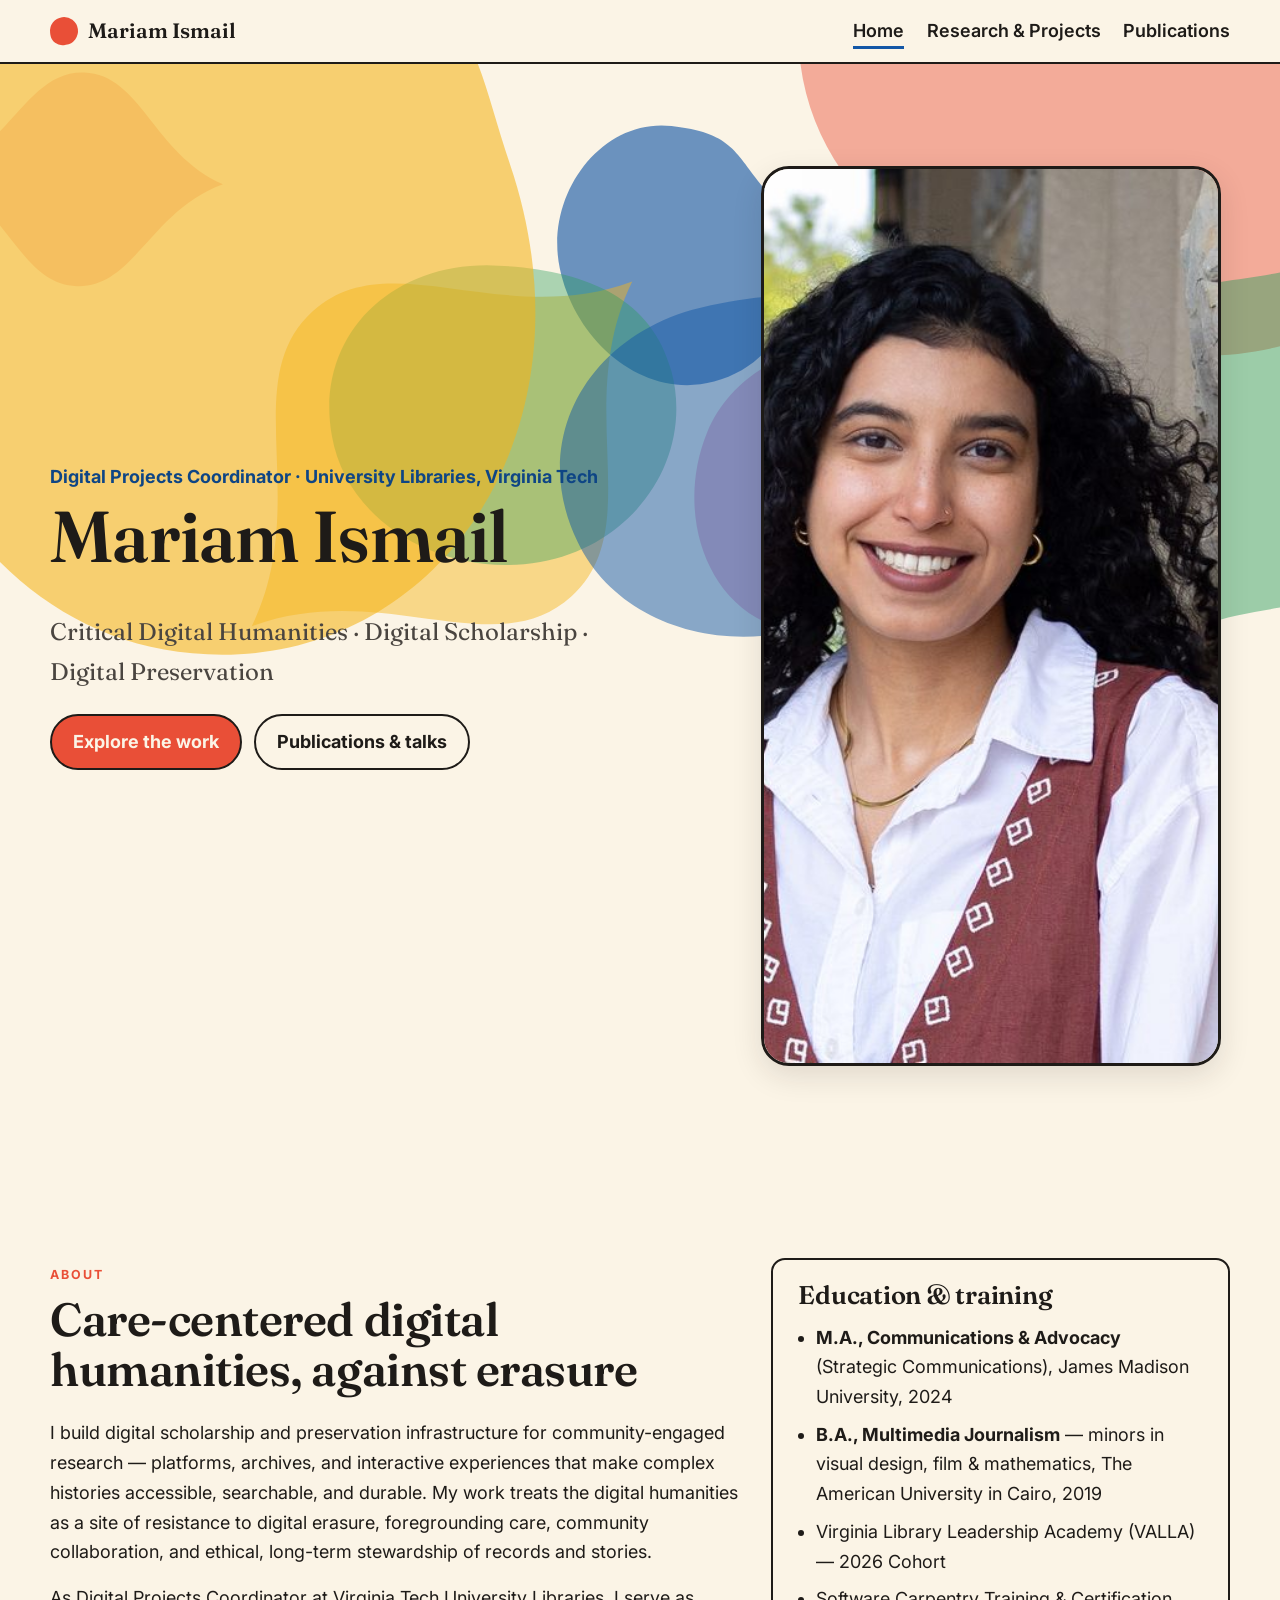
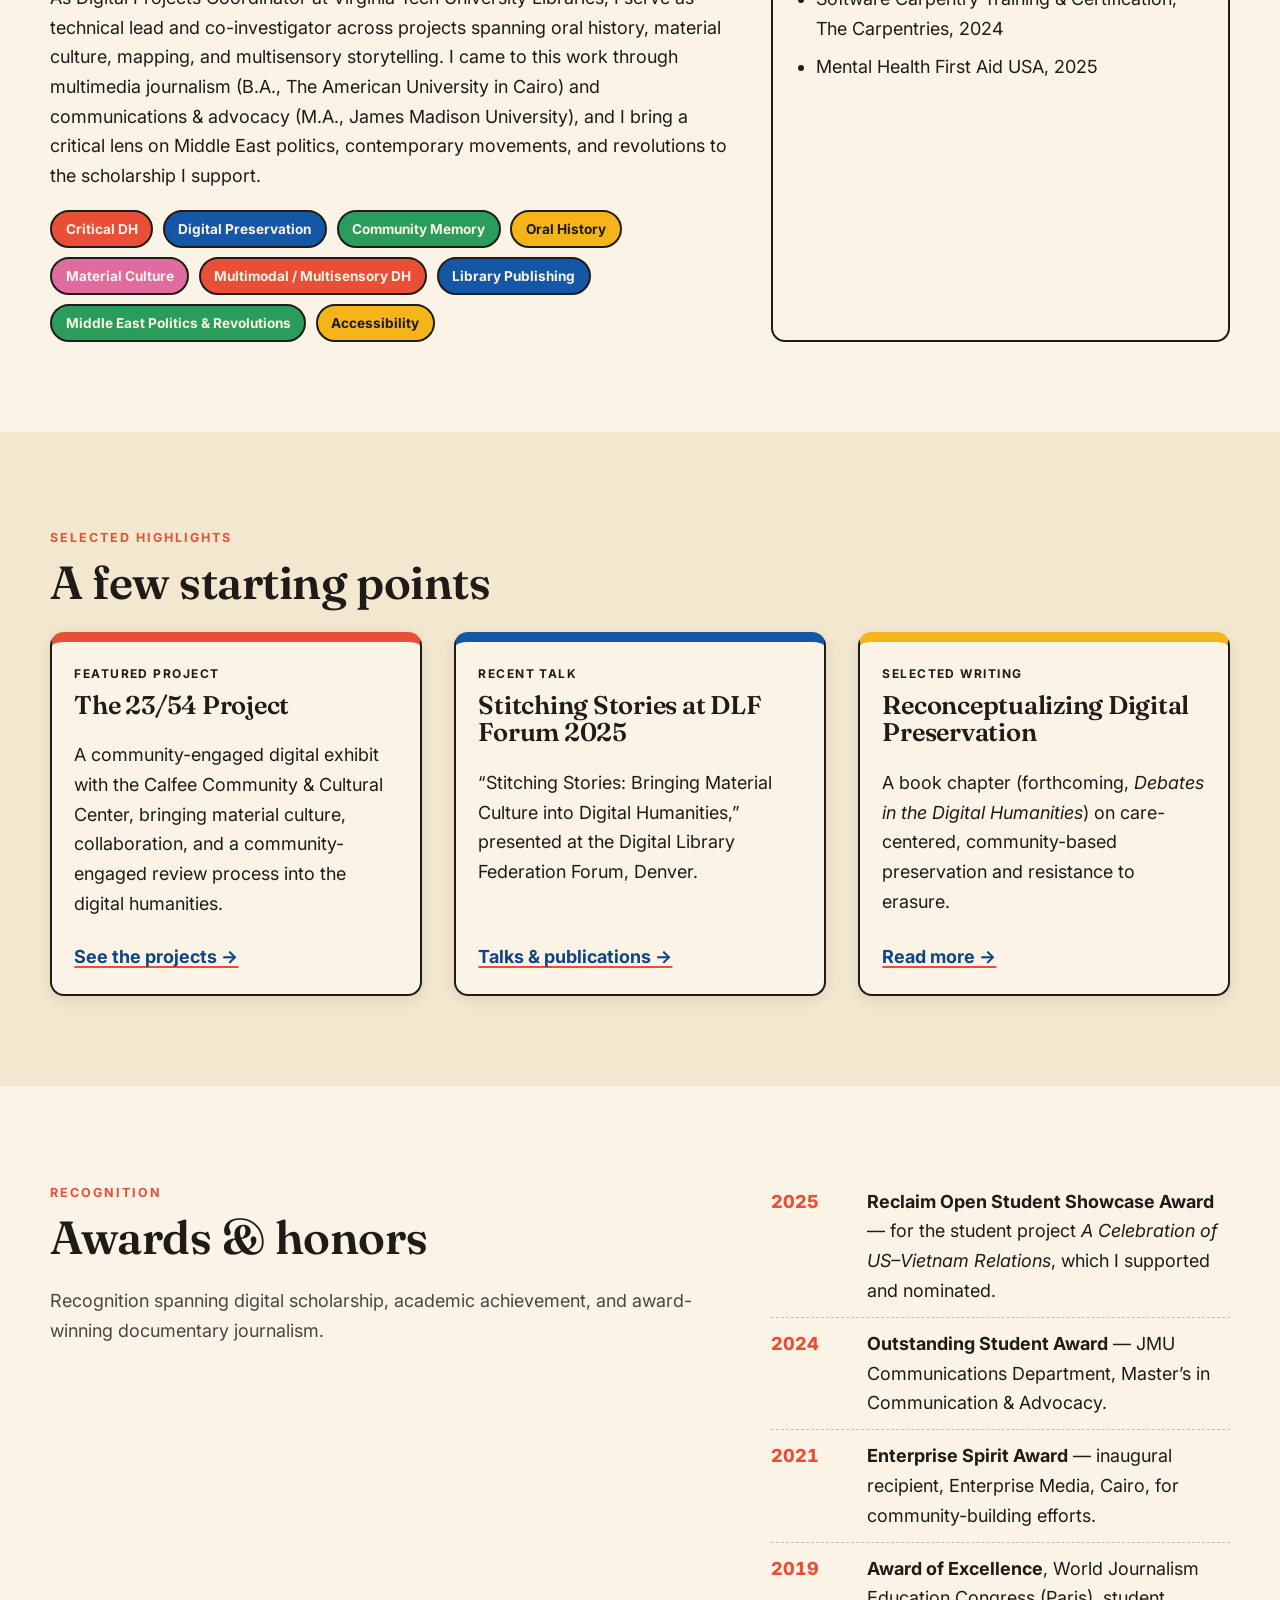
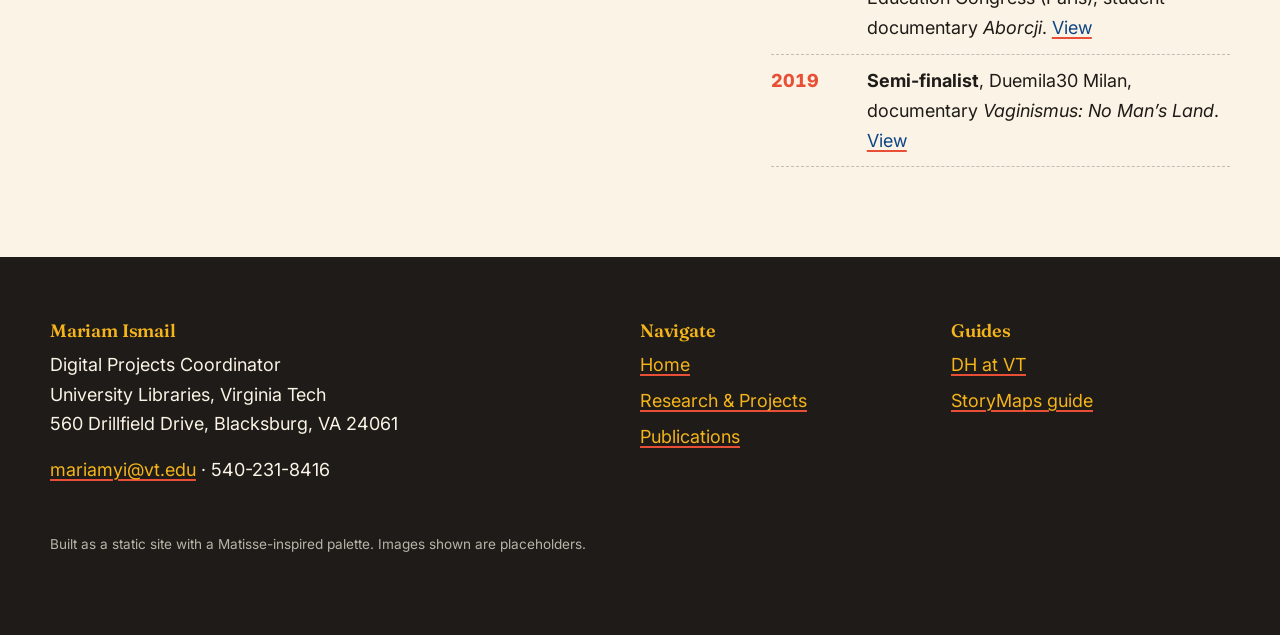
==== commit f04c9d2d: "Make hero portrait wider and shorter (4:3) Switch the hero portrait frame from 4:5 to 4:3 and widen " ====
--- a/index.html
+++ b/index.html
@@ -13,7 +13,7 @@
   <link rel="preconnect" href="https://fonts.googleapis.com" />
   <link rel="preconnect" href="https://fonts.gstatic.com" crossorigin />
   <link href="https://fonts.googleapis.com/css2?family=Fraunces:opsz,wght@9..144,500;9..144,600;9..144,700&family=Inter:wght@400;600;700;800&display=swap" rel="stylesheet" />
-  <link rel="stylesheet" href="css/styles.css?v=3" />
+  <link rel="stylesheet" href="css/styles.css?v=6" />
 </head>
 <body>
   <a class="skip-link" href="#main">Skip to content</a>
@@ -52,7 +52,7 @@
             <a class="btn btn--ghost" href="publications.html">Publications &amp; talks</a>
           </div>
         </div>
-        <img class="hero__portrait" src="assets/images/portrait.jpg?v=5" width="720" height="900"
+        <img class="hero__portrait" src="assets/images/portrait.jpg?v=6" width="720" height="900"
              alt="Mariam Ismail." />
       </div>
     </section>
--- a/css/styles.css
+++ b/css/styles.css
@@ -276,8 +276,8 @@
 }
 .hero__portrait {
   justify-self: center;
-  width: min(320px, 80%);
-  aspect-ratio: 4 / 5;
+  width: min(460px, 100%);
+  aspect-ratio: 4 / 3;
   border-radius: var(--radius-lg);
   box-shadow: var(--shadow);
   border: 3px solid var(--ink);
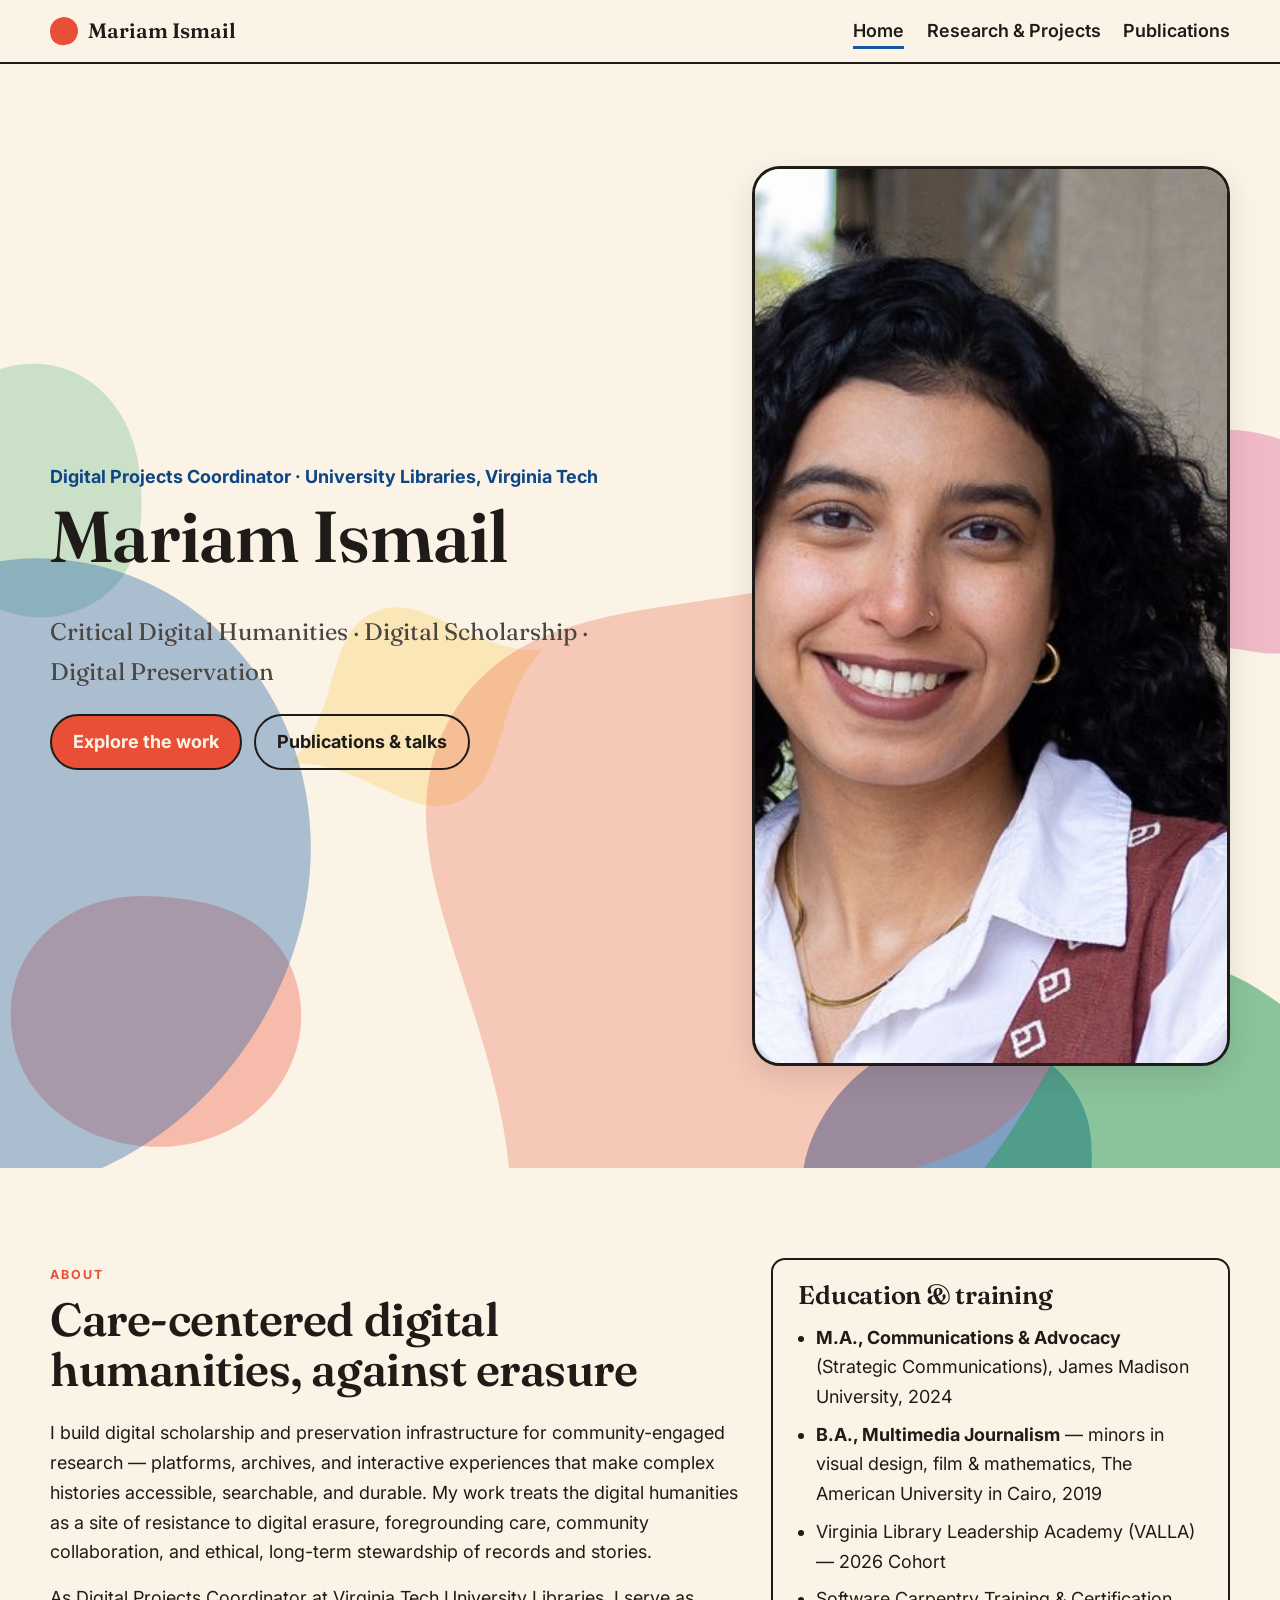
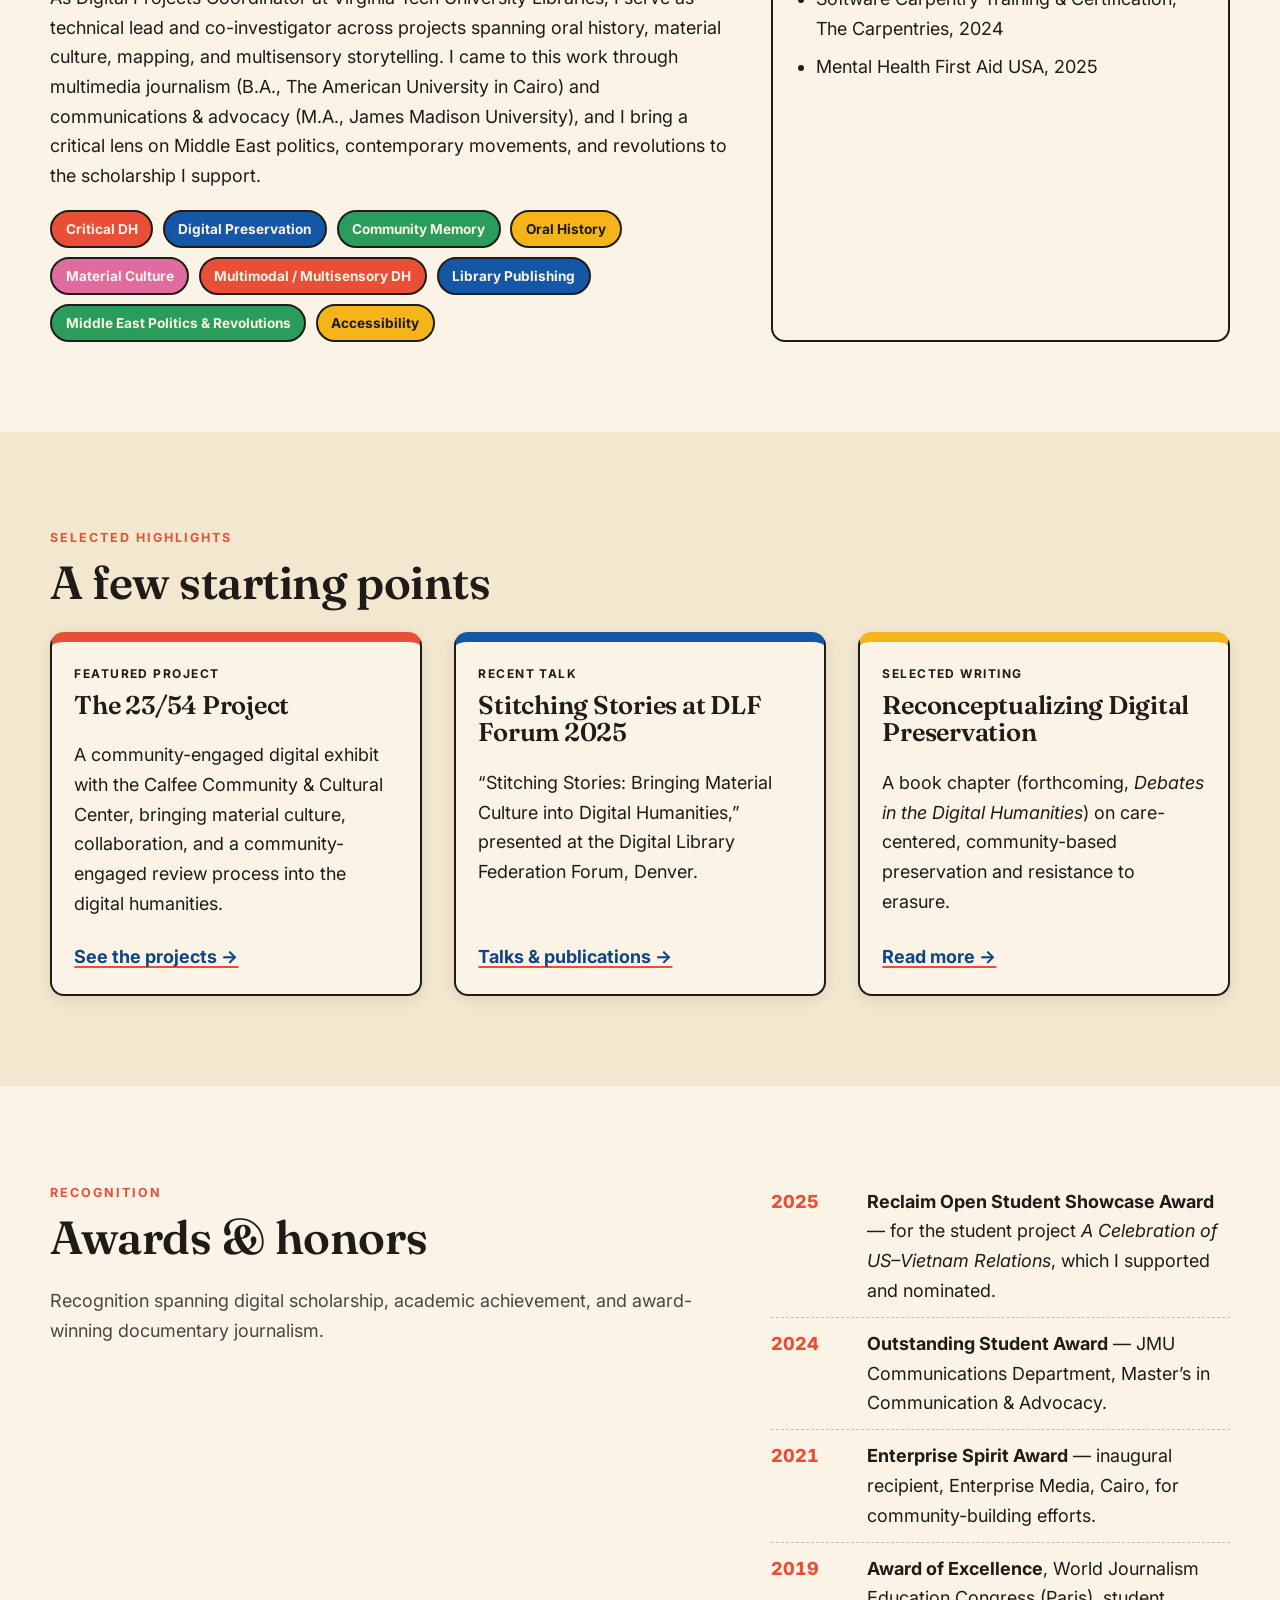
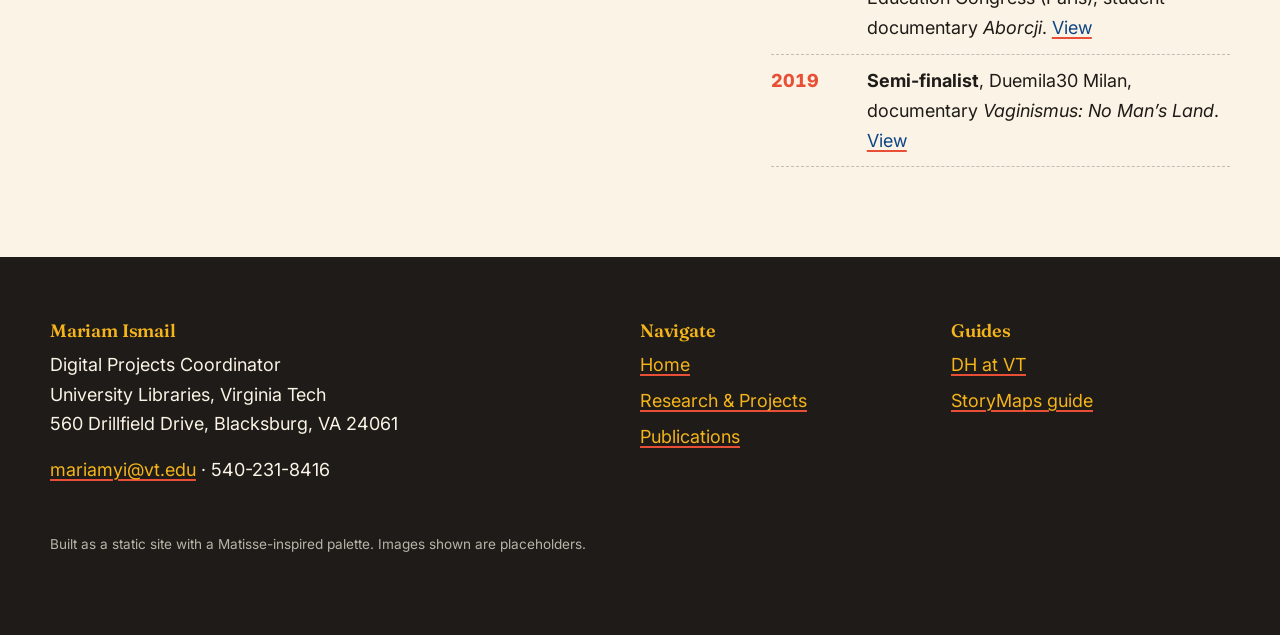
==== commit 21f57d22: "Widen hero portrait further to 16:9 banner crop Switch hero portrait frame from 4:3 to 16:9 (up to 5" ====
--- a/index.html
+++ b/index.html
@@ -13,7 +13,7 @@
   <link rel="preconnect" href="https://fonts.googleapis.com" />
   <link rel="preconnect" href="https://fonts.gstatic.com" crossorigin />
   <link href="https://fonts.googleapis.com/css2?family=Fraunces:opsz,wght@9..144,500;9..144,600;9..144,700&family=Inter:wght@400;600;700;800&display=swap" rel="stylesheet" />
-  <link rel="stylesheet" href="css/styles.css?v=6" />
+  <link rel="stylesheet" href="css/styles.css?v=7" />
 </head>
 <body>
   <a class="skip-link" href="#main">Skip to content</a>
@@ -52,7 +52,7 @@
             <a class="btn btn--ghost" href="publications.html">Publications &amp; talks</a>
           </div>
         </div>
-        <img class="hero__portrait" src="assets/images/portrait.jpg?v=6" width="720" height="900"
+        <img class="hero__portrait" src="assets/images/portrait.jpg?v=7" width="720" height="900"
              alt="Mariam Ismail." />
       </div>
     </section>
--- a/css/styles.css
+++ b/css/styles.css
@@ -276,8 +276,8 @@
 }
 .hero__portrait {
   justify-self: center;
-  width: min(460px, 100%);
-  aspect-ratio: 4 / 3;
+  width: min(520px, 100%);
+  aspect-ratio: 16 / 9;
   border-radius: var(--radius-lg);
   box-shadow: var(--shadow);
   border: 3px solid var(--ink);
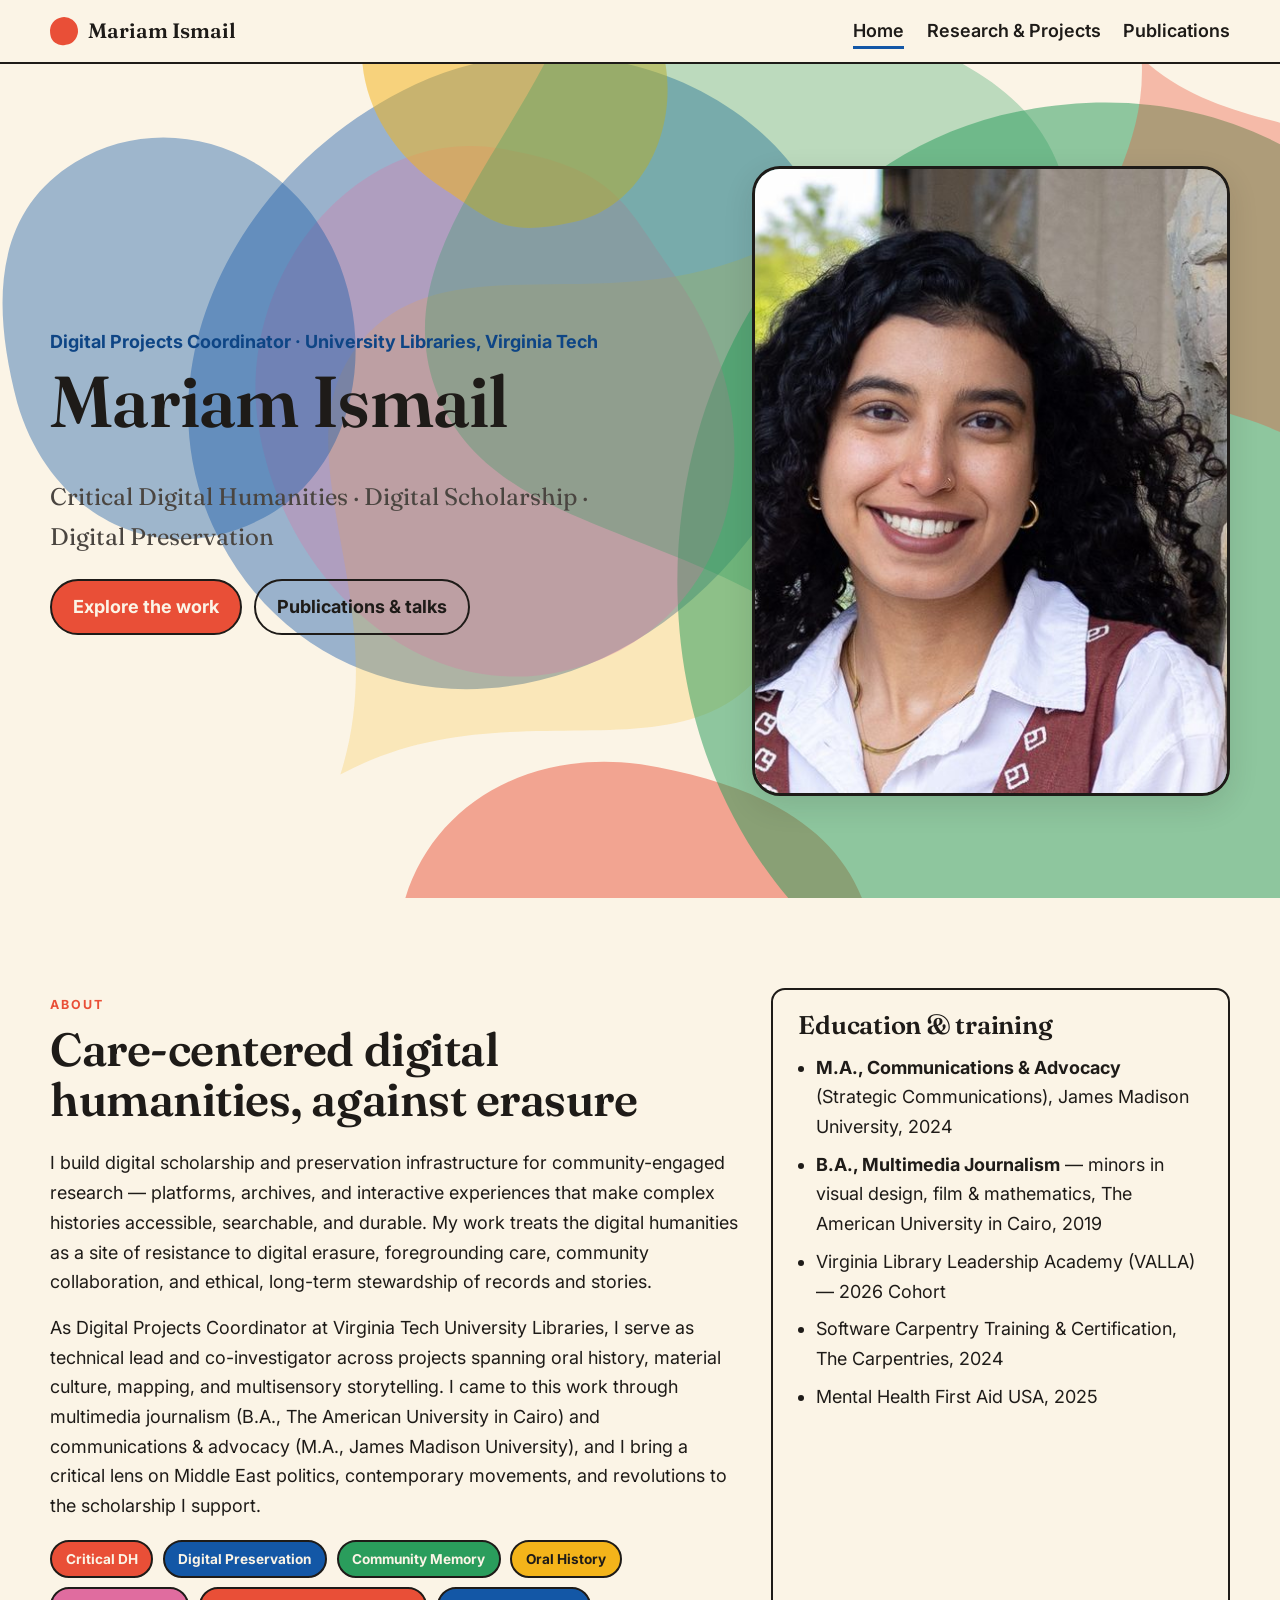
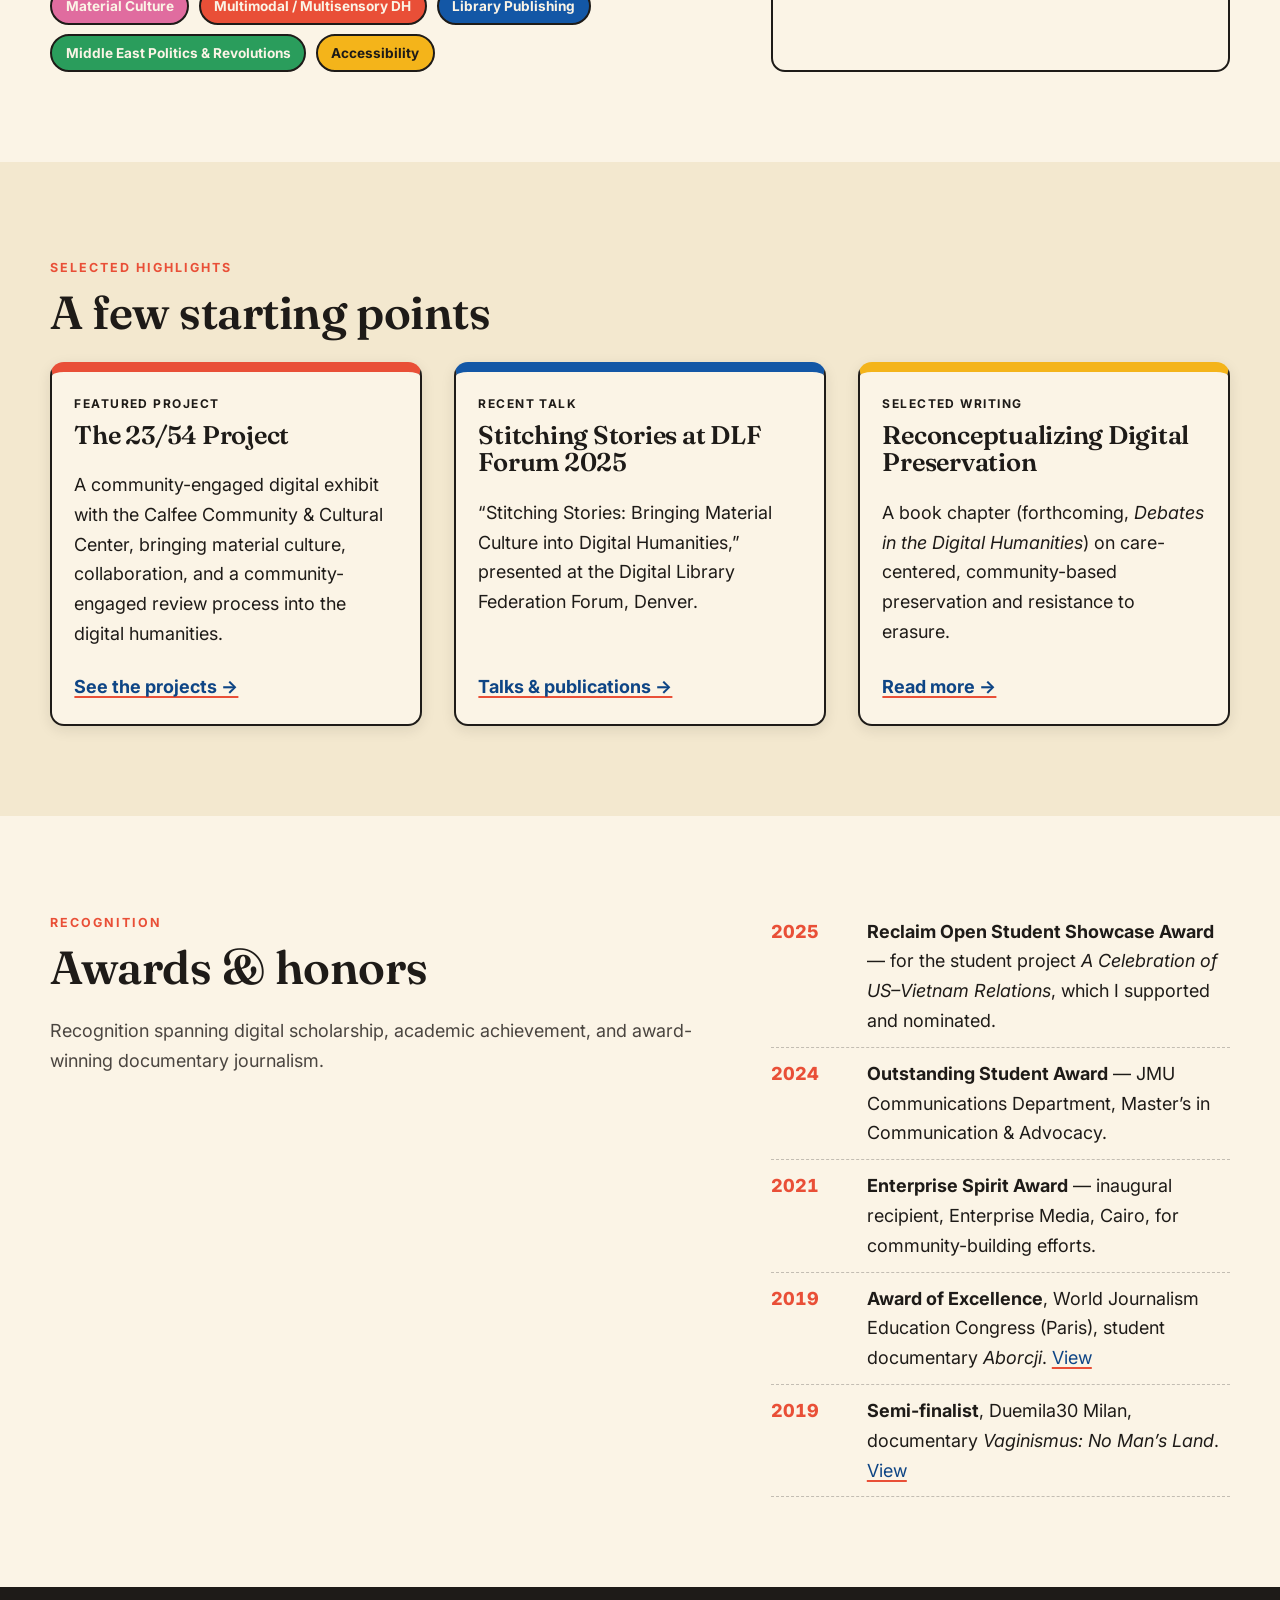
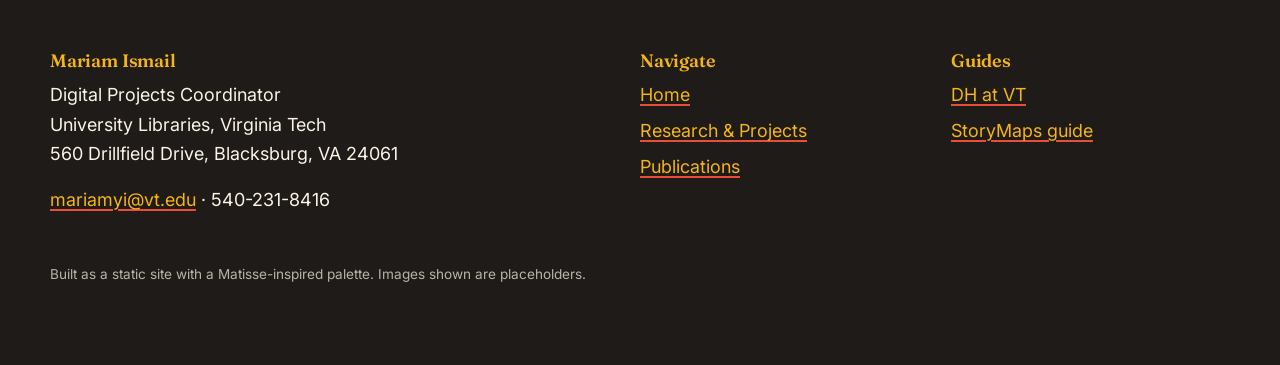
==== commit c409e343: "Correct hero portrait intrinsic dimensions to 1120x630" ====
--- a/index.html
+++ b/index.html
@@ -52,7 +52,7 @@
             <a class="btn btn--ghost" href="publications.html">Publications &amp; talks</a>
           </div>
         </div>
-        <img class="hero__portrait" src="assets/images/portrait.jpg?v=7" width="720" height="900"
+        <img class="hero__portrait" src="assets/images/portrait.jpg?v=7" width="1120" height="630"
              alt="Mariam Ismail." />
       </div>
     </section>
